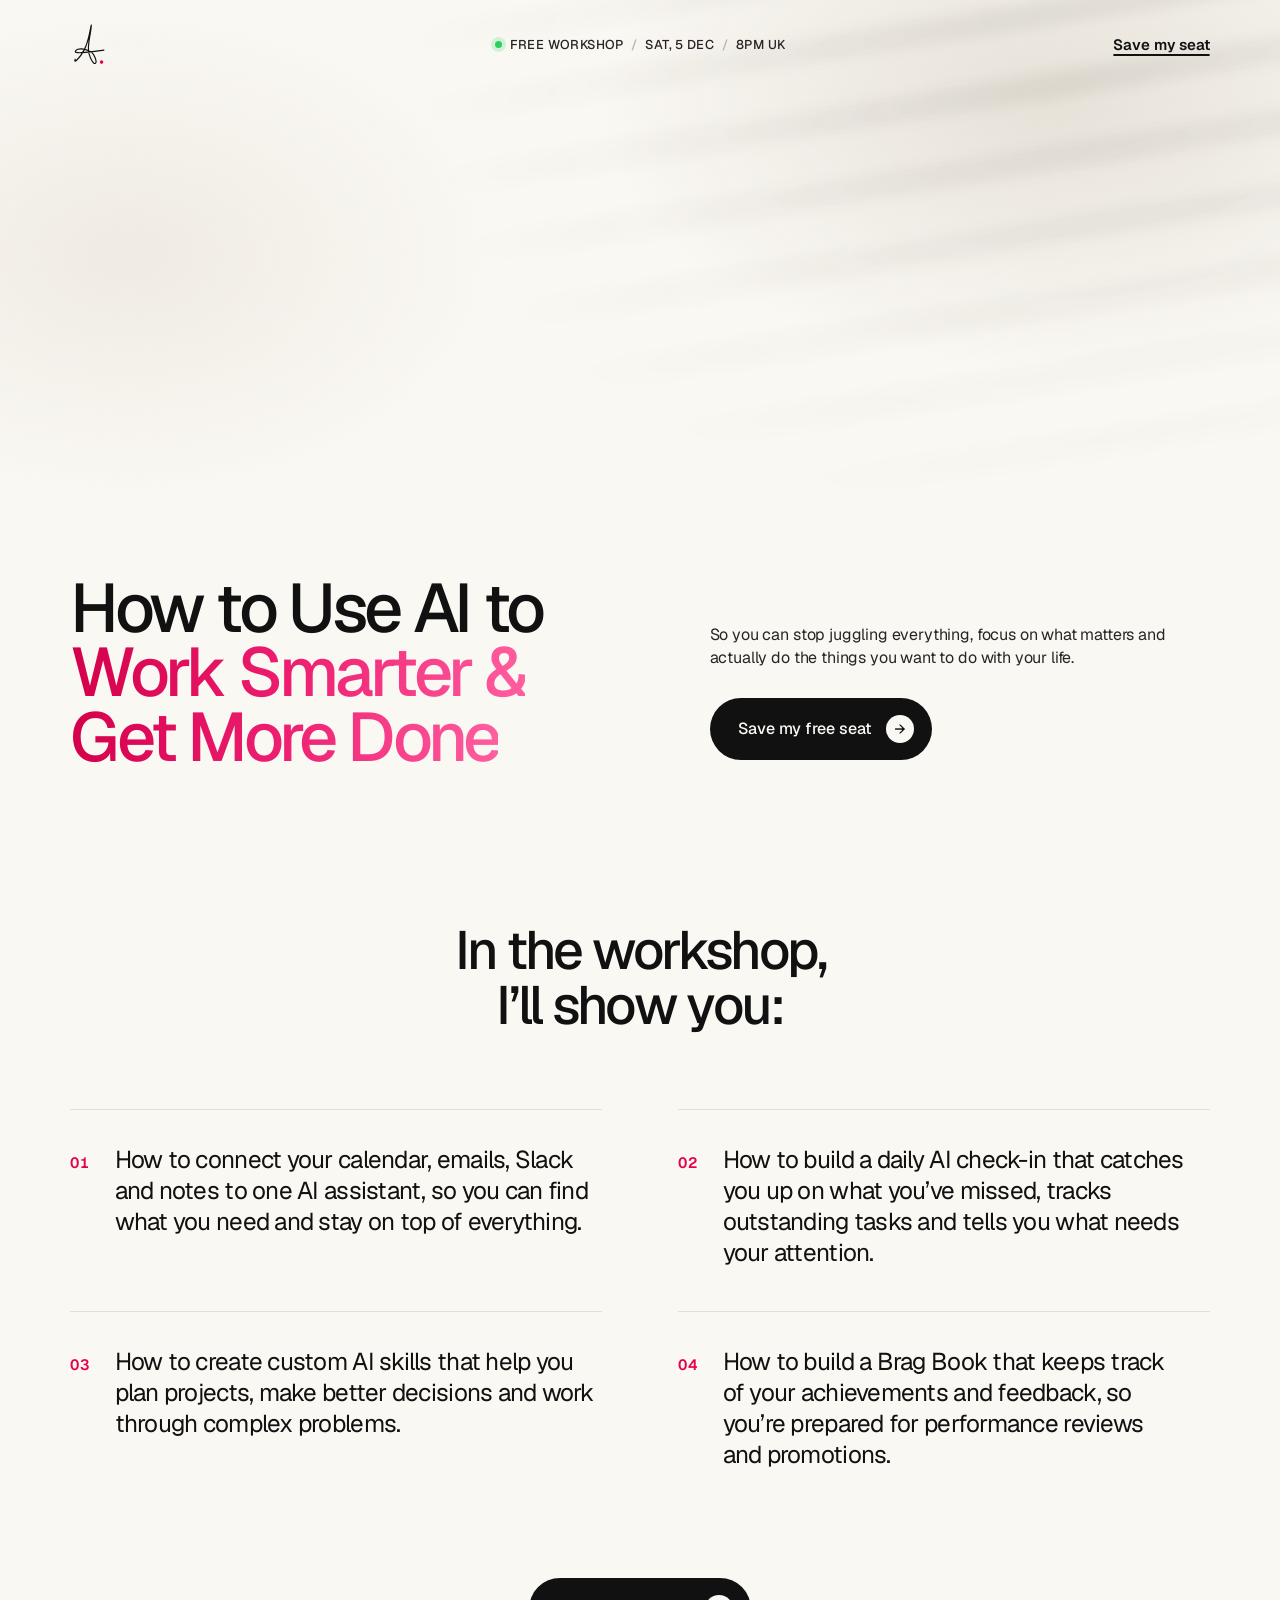
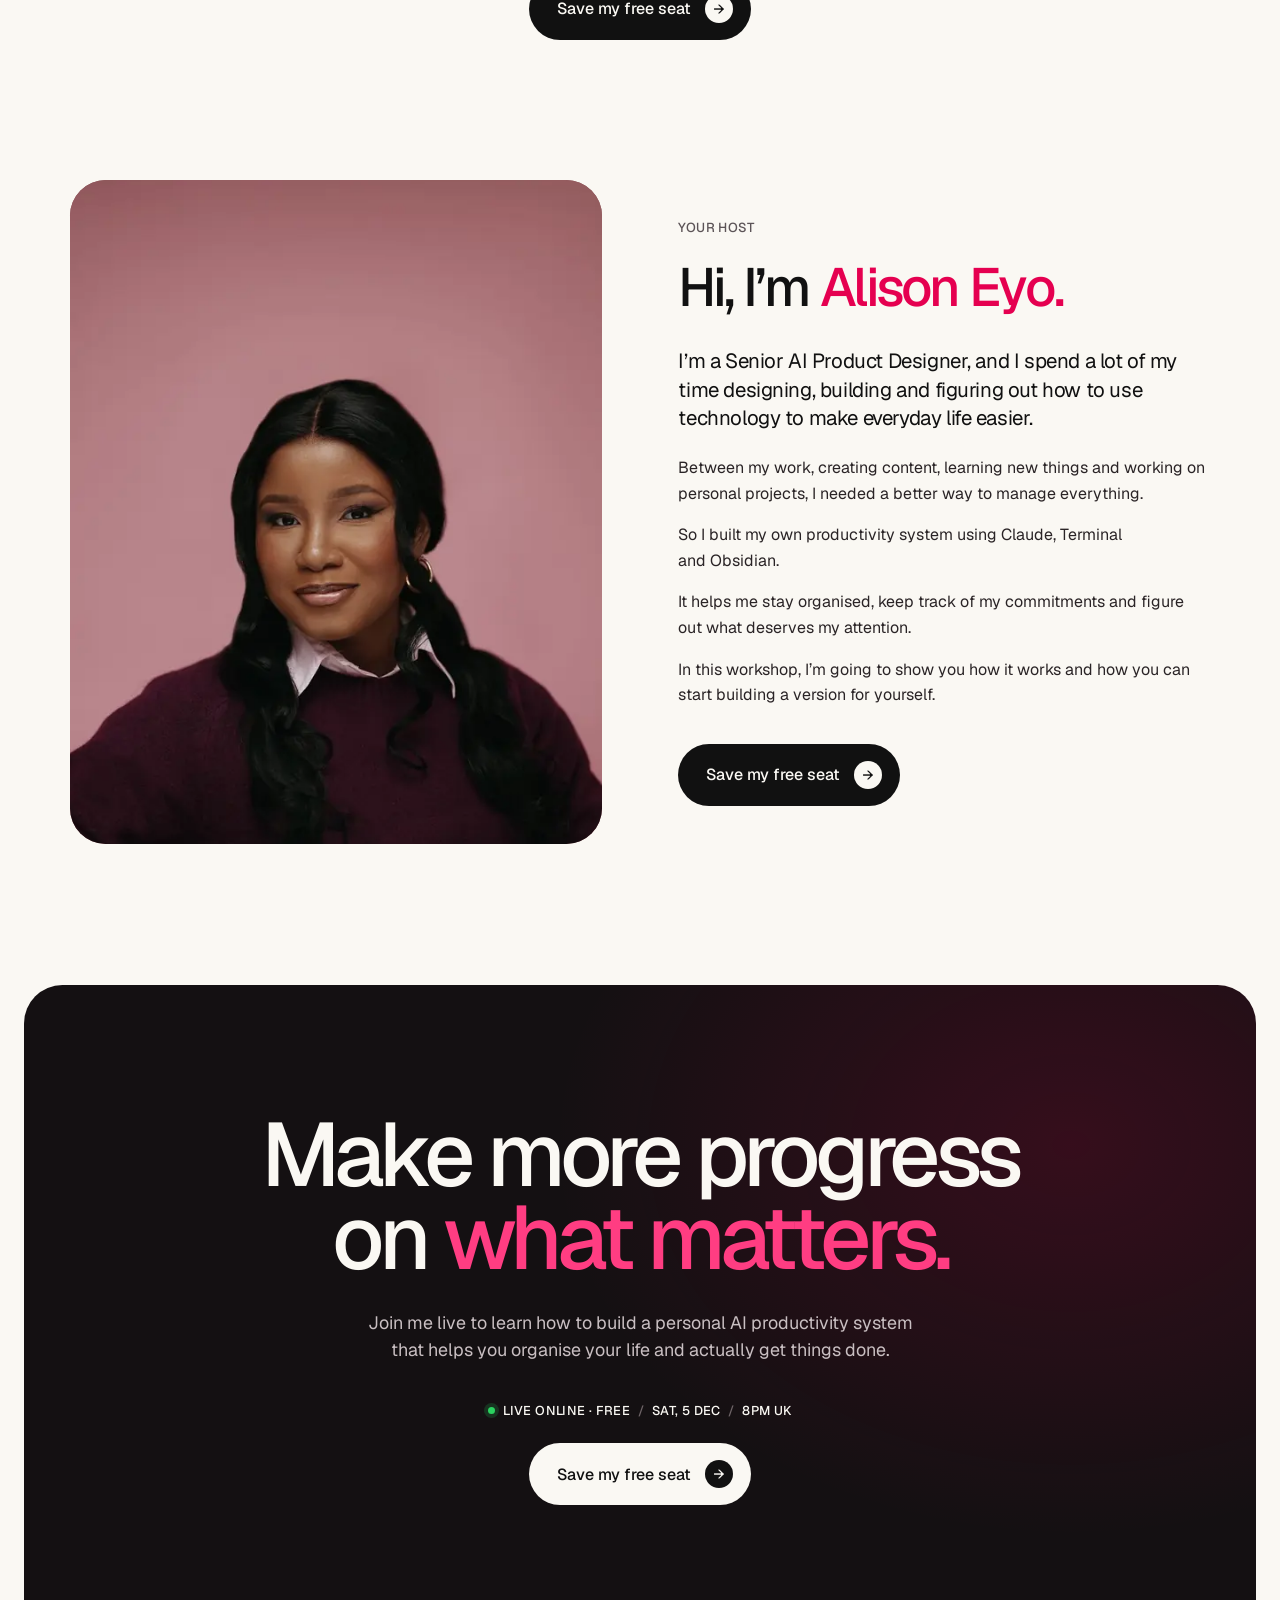
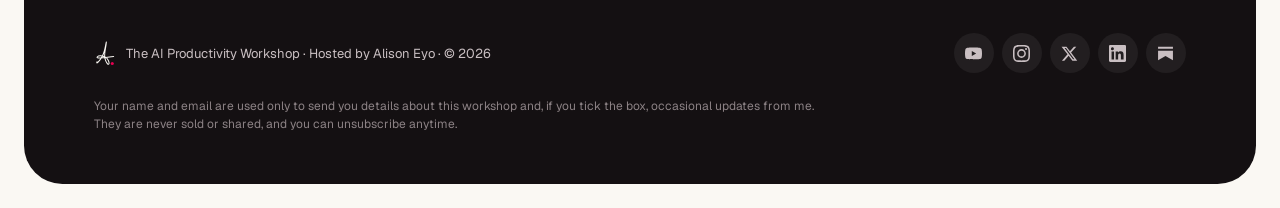
==== ai/index.html @ 6e063ce2 "/ai: section heading reads In the workshop, I'll show you: Co-Authored-By: Claude Opus 5.5 <noreply@" ====
<!DOCTYPE html>
<html lang="en-GB">
<head>
<meta charset="utf-8">
<meta name="viewport" content="width=device-width, initial-scale=1">
<title>How to Use AI to Work Smarter &amp; Get More Done · Free Workshop</title>
<meta name="description" content="A free live workshop with Alison Eyo. Build your own AI-powered productivity system with Claude, Terminal and Obsidian to organise your work and ideas and make progress on what matters.">
<link rel="canonical" href="https://www.thealisoneyo.com/ai/">
<meta name="robots" content="index, follow, max-image-preview:large">
<meta name="author" content="Alison Eyo">
<meta name="theme-color" content="#FAF8F3">

<meta property="og:type" content="website">
<meta property="og:site_name" content="Alison Eyo">
<meta property="og:locale" content="en_GB">
<meta property="og:url" content="https://www.thealisoneyo.com/ai/">
<meta property="og:title" content="How to Use AI to Work Smarter &amp; Get More Done">
<meta property="og:description" content="Build your own AI productivity system to work smarter and get more done, with Claude, Terminal and Obsidian. Free live workshop with Alison Eyo.">
<meta property="og:image" content="https://www.thealisoneyo.com/ai/assets/og-ai.jpg">
<meta property="og:image:width" content="1200">
<meta property="og:image:height" content="630">
<meta property="og:image:alt" content="The AI Productivity Workshop, a free live workshop with Alison Eyo">
<meta name="twitter:card" content="summary_large_image">
<meta name="twitter:site" content="@thealisoneyo">
<meta name="twitter:creator" content="@thealisoneyo">

<link rel="icon" href="/job/assets/favicon.svg" type="image/svg+xml">
<link rel="apple-touch-icon" href="/job/assets/apple-touch-icon.png">
<link rel="preload" href="/job/fonts/geist-latin.woff2" as="font" type="font/woff2" crossorigin>
<link rel="stylesheet" href="/ai/styles.css">
<script>document.documentElement.classList.add('js')</script>
<!-- Vercel Web Analytics (cookie-free) -->
<script>window.va = window.va || function () { (window.vaq = window.vaq || []).push(arguments); };</script>
<script defer src="/_vercel/insights/script.js"></script>
<!-- Meta Pixel Code -->
<script>
!function(f,b,e,v,n,t,s)
{if(f.fbq)return;n=f.fbq=function(){n.callMethod?
n.callMethod.apply(n,arguments):n.queue.push(arguments)};
if(!f._fbq)f._fbq=n;n.push=n;n.loaded=!0;n.version='2.0';
n.queue=[];t=b.createElement(e);t.async=!0;
t.src=v;s=b.getElementsByTagName(e)[0];
s.parentNode.insertBefore(t,s)}(window, document,'script',
'https://connect.facebook.net/en_US/fbevents.js');
fbq.disablePushState = true;
fbq('init', '1090113933922355');
fbq('track', 'PageView');
</script>
<!-- End Meta Pixel Code -->
<script src="/ai/main.js" defer></script>
</head>
<body>
<div class="page">

  <!-- HERO -->
  <section class="hero">
    <div class="hero-bg" aria-hidden="true"><div class="hero-glow"></div><div class="hero-blinds"></div></div>

    <header class="nav">
      <a href="#top" class="nav-logo" aria-label="Alison Eyo">
        <svg viewBox="0 0 130 150"><g fill="none" stroke="currentColor" stroke-width="4" stroke-linecap="round" stroke-linejoin="round"><path class="draw" pathLength="1" d="M18 127 C10 144 33 125 48 96 C65 65 68 28 73 10 C71 47 57 80 65 108 C69 122 79 146 87 141 C94 135 81 103 66 99 C51 91 28 88 20 97 C8 110 53 105 116 96"/></g><circle fill="#E50050" cx="108" cy="137" r="6"/></svg>
      </a>
      <p class="live nav-live"><span class="live-label"><span class="eyebrow-dot eyebrow-dot-green"></span>Free workshop</span><span class="live-sep">/</span><span>Sat, 5 Dec</span><span class="live-sep">/</span><span>8pm UK</span></p>
      <button type="button" class="nav-cta" data-register="nav">Save my seat</button>
    </header>

    <div id="top" class="hero-body">
      <p class="live hero-live" data-reveal><span class="live-label"><span class="eyebrow-dot eyebrow-dot-green"></span>Free workshop</span><span class="live-when"><span class="live-sep">/</span><span>Sat, 5 Dec</span><span class="live-sep">/</span><span>8pm UK</span></span></p>
      <h1 class="hero-title" data-reveal>How to Use AI to <span class="pink">Work Smarter &amp; <span class="nowrap">Get More Done</span></span></h1>
      <div class="hero-side" data-reveal data-delay="150">
      <p class="hero-copy">So you can stop juggling everything, focus on what matters and actually do the things you want to do with your life.</p>

      <div class="hero-actions">
        <button type="button" class="btn-dark" data-register="hero">Save my free seat<span class="btn-dark-icon" aria-hidden="true"><span class="arrow-right">↓</span></span></button>
        <div class="when">
          <div class="countdown" data-countdown hidden>
            <div><span data-cd="d">00</span><small>Days</small></div>
            <div><span data-cd="h">00</span><small>Hrs</small></div>
            <div><span data-cd="m">00</span><small>Mins</small></div>
            <div><span data-cd="s">00</span><small>Secs</small></div>
          </div>
        </div>
      </div>
      </div>
    </div>
  </section>

  <!-- WHAT YOU'LL LEARN -->
  <section class="learn" aria-labelledby="learn-title">
    <h2 id="learn-title" class="h2" data-reveal>In the workshop, I’ll show you:</h2>
    <ol class="outcomes">
      <li data-reveal><span class="num">01</span><p>How to connect your calendar, emails, Slack and notes to one AI assistant, so you can find what you need and stay on top of everything.</p></li>
      <li data-reveal data-delay="80"><span class="num">02</span><p>How to build a daily AI check-in that catches you up on what you’ve missed, tracks outstanding tasks and tells you what needs your attention.</p></li>
      <li data-reveal data-delay="160"><span class="num">03</span><p>How to create custom AI skills that help you plan projects, make better decisions and work through complex problems.</p></li>
      <li data-reveal data-delay="240"><span class="num">04</span><p>How to build a Brag Book that keeps track of your achievements and feedback, so you’re prepared for performance reviews and promotions.</p></li>
    </ol>
    <div class="center" data-reveal>
      <button type="button" class="btn-dark" data-register="learn">Save my free seat<span class="btn-dark-icon" aria-hidden="true"><span class="arrow-right">↓</span></span></button>
    </div>
  </section>

  <!-- HOST -->
  <section class="host" aria-labelledby="host-title">
    <figure class="host-photo" data-reveal>
      <img src="/job/assets/alison-eyo-lg.webp" srcset="/job/assets/alison-eyo-600.webp 600w, /job/assets/alison-eyo-lg.webp 1013w" sizes="(max-width: 899px) 100vw, 46vw" width="1013" height="1417" alt="Alison Eyo" loading="lazy">
    </figure>
    <div class="host-copy" data-reveal data-delay="120">
      <p class="eyebrow">Your host</p>
      <h2 id="host-title" class="h2">Hi, I’m <span class="pink">Alison Eyo.</span></h2>
      <p class="lead">I’m a Senior AI Product Designer, and I spend a lot of my time designing, building and figuring out how to use technology to make everyday life easier.</p>
      <p>Between my work, creating content, learning new things and working on personal projects, I needed a better way to manage everything.</p>
      <p>So I built my own productivity system using Claude, Terminal and Obsidian.</p>
      <p>It helps me stay organised, keep track of my commitments and figure out what deserves my attention.</p>
      <p>In this workshop, I’m going to show you how it works and how you can start building a version for yourself.</p>
      <button type="button" class="btn-dark" data-register="host">Save my free seat<span class="btn-dark-icon" aria-hidden="true"><span class="arrow-right">↓</span></span></button>
    </div>
  </section>

  <!-- FINAL CTA -->
  <section class="final" aria-labelledby="final-title">
    <div class="final-panel">
      <div class="final-inner">
        <div class="final-main" data-reveal>
          <h2 id="final-title" class="final-title">Make more progress on <span class="pink-dark">what matters.</span></h2>
          <p class="final-copy">Join me live to learn how to build a personal AI productivity system that helps you organise your life and actually get things done.</p>
          <p class="live live-dark final-when"><span class="live-label"><span class="eyebrow-dot eyebrow-dot-green"></span>Live online · Free</span><span class="live-when"><span class="live-sep">/</span><span>Sat, 5 Dec</span><span class="live-sep">/</span><span>8pm UK</span></span></p>
          <button type="button" class="btn-dark btn-light" data-register="final">Save my free seat<span class="btn-dark-icon" aria-hidden="true"><span class="arrow-right">↓</span></span></button>
        </div>

        <footer class="footer">
          <div class="footer-brand">
            <svg viewBox="0 0 130 150" class="footer-logo" aria-hidden="true"><g fill="none" stroke="currentColor" stroke-width="6" stroke-linecap="round" stroke-linejoin="round"><path d="M18 127 C10 144 33 125 48 96 C65 65 68 28 73 10 C71 47 57 80 65 108 C69 122 79 146 87 141 C94 135 81 103 66 99 C51 91 28 88 20 97 C8 110 53 105 116 96"/></g><circle fill="#E50050" cx="108" cy="137" r="9"/></svg>
            <span>The AI Productivity Workshop · Hosted by Alison Eyo · © 2026</span>
          </div>
          <nav class="socials" aria-label="Social links">
            <a href="https://www.youtube.com/@thealisoneyo" target="_blank" rel="noopener" aria-label="YouTube" title="YouTube"><svg viewBox="0 0 24 24" fill="currentColor"><path d="M23.5 6.2a3 3 0 0 0-2.1-2.1C19.5 3.6 12 3.6 12 3.6s-7.5 0-9.4.5A3 3 0 0 0 .5 6.2 31 31 0 0 0 0 12a31 31 0 0 0 .5 5.8 3 3 0 0 0 2.1 2.1c1.9.5 9.4.5 9.4.5s7.5 0 9.4-.5a3 3 0 0 0 2.1-2.1A31 31 0 0 0 24 12a31 31 0 0 0-.5-5.8zM9.6 15.6V8.4l6.2 3.6-6.2 3.6z"/></svg></a>
            <a href="https://www.instagram.com/thealisoneyo" target="_blank" rel="noopener" aria-label="Instagram" title="Instagram"><svg viewBox="0 0 24 24" fill="currentColor"><path d="M12 2.2c3.2 0 3.6 0 4.8.1 3.3.1 4.8 1.7 4.9 4.9.1 1.3.1 1.6.1 4.8s0 3.6-.1 4.8c-.1 3.2-1.7 4.8-4.9 4.9-1.3.1-1.6.1-4.8.1s-3.6 0-4.8-.1c-3.3-.1-4.8-1.7-4.9-4.9C2.2 15.6 2.2 15.2 2.2 12s0-3.6.1-4.8C2.4 3.9 3.9 2.4 7.2 2.3 8.4 2.2 8.8 2.2 12 2.2zM12 0C8.7 0 8.3 0 7.1.1 2.7.3.3 2.7.1 7.1 0 8.3 0 8.7 0 12s0 3.7.1 4.9c.2 4.4 2.6 6.8 7 7 1.2.1 1.6.1 4.9.1s3.7 0 4.9-.1c4.4-.2 6.8-2.6 7-7 .1-1.2.1-1.6.1-4.9s0-3.7-.1-4.9c-.2-4.4-2.6-6.8-7-7C15.7 0 15.3 0 12 0zm0 5.8a6.2 6.2 0 1 0 0 12.4 6.2 6.2 0 0 0 0-12.4zM12 16a4 4 0 1 1 0-8 4 4 0 0 1 0 8zm6.4-11.8a1.4 1.4 0 1 0 0 2.9 1.4 1.4 0 0 0 0-2.9z"/></svg></a>
            <a href="https://x.com/thealisoneyo" target="_blank" rel="noopener" aria-label="X" title="X"><svg viewBox="0 0 24 24" fill="currentColor"><path d="M18.2 2.3h3.4l-7.4 8.4 8.7 11.5h-6.8l-5.3-7-6.1 7H1.3l7.9-9L.8 2.3h7l4.8 6.4 5.6-6.4zm-1.2 17.9h1.9L7 4.2H5l12 16z"/></svg></a>
            <a href="https://www.linkedin.com/in/alison-eyo/" target="_blank" rel="noopener" aria-label="LinkedIn" title="LinkedIn"><svg viewBox="0 0 24 24" fill="currentColor"><path d="M20.4 20.5h-3.6v-5.6c0-1.3 0-3-1.8-3s-2.1 1.4-2.1 2.9v5.7H9.4V9h3.4v1.6h.1c.5-.9 1.6-1.8 3.4-1.8 3.6 0 4.3 2.4 4.3 5.5v6.2zM5.3 7.4a2.1 2.1 0 1 1 0-4.1 2.1 2.1 0 0 1 0 4.1zM7.1 20.5H3.6V9h3.5v11.5zM22.2 0H1.8C.8 0 0 .8 0 1.7v20.6c0 .9.8 1.7 1.8 1.7h20.4c1 0 1.8-.8 1.8-1.7V1.7C24 .8 23.2 0 22.2 0z"/></svg></a>
            <a href="https://substack.com/@thealisoneyo" target="_blank" rel="noopener" aria-label="Substack" title="Substack"><svg viewBox="0 0 24 24" fill="currentColor"><path d="M22.5 5.4H1.5V2.6h21v2.8zM1.5 8.2v13.2L12 15.6l10.5 5.8V8.2h-21zM22.5 0H1.5"/></svg></a>
          </nav>
          <p class="footer-legal">Your name and email are used only to send you details about this workshop and, if you tick the box, occasional updates from me. They are never sold or shared, and you can unsubscribe anytime.</p>
        </footer>
      </div>
    </div>
  </section>

  <!-- Sticky CTA (mobile): shown between the hero button and the final section -->
  <div class="sticky-cta" aria-hidden="true">
    <div class="sticky-when" data-sticky-when hidden></div>
    <button type="button" class="btn-dark" data-register="sticky" tabindex="-1">Save my free seat<span class="btn-dark-icon" aria-hidden="true"><span class="arrow-right">↓</span></span></button>
  </div>

  <!-- REGISTRATION -->
  <dialog class="reg" aria-labelledby="reg-title">
    <button type="button" class="reg-close" data-close aria-label="Close">×</button>

    <div class="reg-form-view">
      <h2 id="reg-title" class="reg-title">Save your free seat</h2>
      <p class="reg-sub">The AI Productivity Workshop with Alison Eyo.</p>

      <form class="reg-form" novalidate>
        <div class="field-row">
          <label class="field">
            <span>First name</span>
            <input type="text" name="firstName" autocomplete="given-name" required maxlength="60">
            <small class="field-error" data-error-for="firstName" hidden>Please enter your first name.</small>
          </label>
          <label class="field">
            <span>Last name</span>
            <input type="text" name="lastName" autocomplete="family-name" required maxlength="60">
            <small class="field-error" data-error-for="lastName" hidden>Please enter your last name.</small>
          </label>
        </div>
        <label class="field">
          <span>Email address</span>
          <input type="email" name="email" autocomplete="email" inputmode="email" required maxlength="120">
          <small class="field-error" data-error-for="email" hidden>Please enter a valid email address.</small>
        </label>
        <label class="field">
          <span>Phone number</span>
          <input type="tel" name="phone" autocomplete="tel" inputmode="tel" required maxlength="25" placeholder="+44 7700 900123">
          <small class="field-error" data-error-for="phone" hidden>Please enter your phone number, with your country code.</small>
        </label>

        <p class="consent-note">By registering, you agree to receive emails about this workshop, such as your joining link and reminders.</p>
        <label class="optin">
          <input type="checkbox" name="marketing" value="yes">
          <span>Also send me occasional emails about new workshops and resources. <em>Optional.</em></span>
        </label>

        <p class="form-error" role="alert" hidden></p>
        <button type="submit" class="btn-dark btn-block"><span class="btn-label">Save my free seat</span><span class="spinner" aria-hidden="true"></span></button>
      </form>
    </div>

    <div class="reg-done" hidden tabindex="-1">
      <div class="done-check" aria-hidden="true">✓</div>
      <h2 class="reg-title" data-done-title>You’re in!</h2>
      <p class="reg-sub" data-done-sub>Your seat is saved. Check your inbox for the workshop details.</p>
      <button type="button" class="btn-dark btn-block" data-close>Done</button>
    </div>
  </dialog>
</div>
</body>
</html>
---- ai/styles.css ----
/* Alison Eyo · The AI Productivity Workshop
   Same look as /job. Breakpoints: mobile < 640px · tablet 640–899px · desktop ≥ 900px */

@font-face {
  font-family: 'Geist';
  font-style: normal;
  font-weight: 300 700;
  font-display: swap;
  src: url('/job/fonts/geist-latin.woff2') format('woff2');
}
/* Metric-matched local fallback so text doesn't jump when Geist arrives */
@font-face {
  font-family: 'Geist Fallback';
  src: local('Arial'), local('Helvetica Neue'), local('Helvetica');
  ascent-override: 95.94%;
  descent-override: 28.16%;
  line-gap-override: 0%;
  size-adjust: 104.76%;
}

:root {
  --bg: #FAF8F3;
  --ink: #111;
  --muted: #5C5457;
  --muted-dark: #C9BFC2;
  --line: #E4DED6;
  --pink: #E50050;
  --pink-dark: #FF3D82;
  --green: #2BD15F;
  --dark: #141012;
  --ease: cubic-bezier(.2,.8,.2,1);
  --gutter: clamp(20px,5.5vw,96px);
}

html { scroll-behavior: smooth; }
body {
  margin: 0;
  background: var(--bg);
  color: var(--ink);
  -webkit-font-smoothing: antialiased;
}
a { color: var(--ink); }
a:hover { color: var(--pink); }
::selection { background: var(--pink); color: #fff; }
[hidden] { display: none !important; }
button { font: inherit; }

.page {
  font-family: 'Geist', 'Geist Fallback', system-ui, sans-serif;
  background: var(--bg);
  color: var(--ink);
  overflow-x: clip;
}
.pink { color: var(--pink); }
.pink-dark { color: var(--pink-dark); }
.center { display: flex; justify-content: center; }
.nowrap { white-space: nowrap; }

.eyebrow {
  display: flex;
  align-items: center;
  gap: 8px;
  margin: 0 0 24px;
  font-size: 13px;
  font-weight: 500;
  letter-spacing: .03em;
  text-transform: uppercase;
  color: var(--muted);
}
.eyebrow-dot {
  flex: none;
  width: 7px;
  height: 7px;
  border-radius: 50%;
  background: var(--pink);
}
.eyebrow-dot-green {
  background: var(--green);
  box-shadow: 0 0 0 4px rgba(43,209,95,.18);
}
.eyebrow-dark { color: var(--muted-dark); }

.h2 {
  margin: 0;
  font-weight: 500;
  font-size: clamp(32px,4.2vw,64px);
  line-height: 1.02;
  letter-spacing: -.05em;
  text-wrap: balance;
}

/* Buttons (same as /job) */
.btn-dark {
  display: inline-flex;
  align-items: center;
  justify-content: flex-start;
  box-sizing: border-box;
  gap: 14px;
  border: 0;
  cursor: pointer;
  background: var(--ink);
  color: var(--bg);
  text-decoration: none;
  font-size: 16px;
  font-weight: 500;
  padding: 17px 18px 17px 28px;
  border-radius: 999px;
  white-space: nowrap;
  transition: background .25s, color .25s, transform .25s;
}
.btn-dark:hover { background: var(--pink); color: #fff; transform: translateY(-2px); }
.btn-dark:focus-visible { outline: 3px solid var(--pink); outline-offset: 3px; }
.btn-dark-icon {
  display: inline-flex;
  flex: none;
  width: 28px;
  height: 28px;
  border-radius: 50%;
  background: var(--bg);
  color: var(--ink);
  align-items: center;
  justify-content: center;
  font-size: 14px;
}
/* The ↓ from /job, turned to point right (the font has no → of its own) */
.arrow-right { display: inline-block; transform: rotate(-90deg); }
.btn-light { background: var(--bg); color: var(--ink); }
.btn-light .btn-dark-icon { background: var(--ink); color: var(--bg); }
.btn-light:hover { background: var(--pink); color: #fff; }
.btn-light:hover .btn-dark-icon { background: var(--bg); color: var(--ink); }

/* Logo stroke draws itself in on load */
.js .draw {
  stroke-dasharray: 1;
  stroke-dashoffset: 1;
  animation: draw 1.6s var(--ease) .15s forwards;
}
@keyframes draw { to { stroke-dashoffset: 0; } }

/* Reveal on scroll (only when JS runs) */
.js [data-reveal] { opacity: 0; transform: translateY(24px); }
.js [data-reveal].is-in { opacity: 1; transform: none; }

/* ---------- Hero ---------- */
.hero { position: relative; isolation: isolate; min-height: max(640px,94vh); display: flex; flex-direction: column; }
.hero-bg { position: absolute; inset: 0; z-index: -1; overflow: hidden; pointer-events: none; }
.hero-glow {
  position: absolute;
  inset: 0;
  background:
    radial-gradient(ellipse 50% 45% at 82% 12%, rgba(214,206,194,.55), rgba(214,206,194,0) 70%),
    radial-gradient(ellipse 40% 40% at 10% 30%, rgba(238,233,225,.9), rgba(238,233,225,0) 70%);
}
/* The window-blind shadows from /job, held still */
.hero-blinds {
  position: absolute;
  inset: -30%;
  background: repeating-linear-gradient(to bottom,rgba(38,30,24,0) 0 30px,rgba(38,30,24,.06) 38px 58px,rgba(38,30,24,0) 66px 72px);
  filter: blur(5px);
  mix-blend-mode: multiply;
  transform: rotate(-9deg);
  -webkit-mask-image: radial-gradient(ellipse 45% 50% at 75% 25%,#000 10%,transparent 75%);
  mask-image: radial-gradient(ellipse 45% 50% at 75% 25%,#000 10%,transparent 75%);
}

.nav {
  width: 100%;
  max-width: 1440px;
  margin: 0 auto;
  box-sizing: border-box;
  padding: 22px var(--gutter);
  display: grid;
  grid-template-columns: minmax(38px,1fr) minmax(0,auto) minmax(auto,1fr);
  align-items: center;
  gap: 12px;
}
.nav-logo { display: flex; color: var(--ink); justify-self: start; }
.nav .nav-live { margin: 0; flex-wrap: nowrap; gap: 0 clamp(6px,.6vw,9px); white-space: nowrap; font-size: clamp(11px,1vw,13px); }
.nav-cta { justify-self: end; }
/* The label and date live in the top bar; on phones they show above the headline instead */
.hero-body .hero-live { display: none; }
.nav-logo svg { width: 38px; height: 44px; }
.nav-cta {
  border: 0;
  background: none;
  padding: 0;
  cursor: pointer;
  color: var(--ink);
  font-size: 15px;
  font-weight: 600;
  letter-spacing: -.01em;
  text-decoration: underline;
  text-decoration-thickness: 1.5px;
  text-underline-offset: 4px;
  white-space: nowrap;
}
.nav-cta:hover { color: var(--pink); }

/* /job layout: big headline bottom-left, copy and button on the right */
.hero-body {
  flex: 1;
  width: 100%;
  max-width: 1440px;
  margin: 0 auto;
  box-sizing: border-box;
  padding: clamp(80px,12vw,180px) var(--gutter) clamp(48px,6vw,88px);
  display: flex;
  flex-wrap: wrap;
  align-items: flex-end;
  align-content: flex-end;
  justify-content: space-between;
  gap: clamp(20px,3.4vw,48px) 64px;
}
.hero-side { flex: 0 1 500px; padding-bottom: .6em; }
/* Date line in the /job style: ● LABEL / 5 DEC / 8PM GMT */
.live {
  display: flex;
  flex-wrap: wrap;
  justify-content: center;
  align-items: center;
  gap: 6px clamp(6px,.6vw,9px);
  margin: 0 0 28px;
  font-size: clamp(12px,1vw,13px);
  font-weight: 500;
  letter-spacing: .03em;
  text-transform: uppercase;
  color: #2A2426;
}
.live-label { display: flex; align-items: center; gap: 8px; }
.live-when { display: flex; align-items: center; gap: clamp(6px,.6vw,9px); white-space: nowrap; }
.live-sep { color: #B9B0B2; }
.live-dark { color: var(--bg); }
.live-dark .live-sep { color: #6E6467; }
.hero-title {
  margin: 0;
  font-weight: 500;
  font-size: clamp(28px,calc(6.6vw - 16px),80px);
  line-height: .94;
  letter-spacing: -.055em;
  flex: 1 1 560px;
  max-width: 14ch;
}
.hero-copy {
  margin: 0;
  font-size: clamp(16px,1.25vw,18px);
  line-height: 1.45;
  letter-spacing: -.01em;
  text-wrap: pretty;
  color: #2A2426;
}

/* Button and countdown side by side */
.hero-actions { display: flex; flex-wrap: wrap; align-items: stretch; gap: 12px 12px; margin-top: 28px; }
.when, .when .countdown { display: flex; }
.when { margin: 0; }
.countdown div { justify-content: center; }
.countdown { display: flex; gap: 6px; }
.countdown div {
  min-width: 54px;
  padding: 10px 6px 8px;
  box-sizing: border-box;
  border-radius: 14px;
  background: var(--cd-bg,#fff);
  color: var(--cd-ink,var(--ink));
  display: flex;
  flex-direction: column;
  align-items: center;
  gap: 3px;
}
.countdown span {
  font-size: 22px;
  font-weight: 500;
  line-height: 1;
  letter-spacing: -.04em;
  font-variant-numeric: tabular-nums;
}
.countdown small {
  font-size: 9px;
  font-weight: 500;
  letter-spacing: .06em;
  text-transform: uppercase;
  color: var(--cd-label,var(--muted));
}

/* ---------- What I'll show you ---------- */
.learn {
  max-width: 1200px;
  margin: 0 auto;
  padding: clamp(40px,6vw,96px) var(--gutter) clamp(96px,11vw,170px);
}
.learn .h2 { text-align: center; max-width: 13ch; margin: 0 auto; }
.outcomes {
  list-style: none;
  margin: clamp(48px,6vw,88px) 0 clamp(48px,5vw,72px);
  padding: 0;
  display: grid;
  grid-template-columns: repeat(2, minmax(0,1fr));
  column-gap: clamp(40px,6vw,96px);
}
.outcomes li {
  border-top: 1px solid var(--line);
  padding: clamp(26px,2.6vw,36px) 0 clamp(36px,3.4vw,48px);
  display: flex;
  gap: clamp(18px,2vw,28px);
  align-items: baseline;
}
.num {
  flex: none;
  font-size: 15px;
  font-weight: 600;
  letter-spacing: .02em;
  color: var(--pink);
  font-variant-numeric: tabular-nums;
}
.outcomes p {
  margin: 0;
  font-size: clamp(20px,1.9vw,27px);
  line-height: 1.28;
  letter-spacing: -.03em;
  text-wrap: pretty;
}

/* ---------- Host ---------- */
.host {
  max-width: 1440px;
  margin: 0 auto;
  box-sizing: border-box;
  padding: 0 var(--gutter) clamp(96px,11vw,170px);
  display: grid;
  grid-template-columns: minmax(0,1fr) minmax(0,1fr);
  gap: clamp(40px,6vw,104px);
  align-items: center;
}
.host-photo {
  margin: 0;
  border-radius: clamp(24px,2.8vw,36px);
  overflow: hidden;
  aspect-ratio: 4/5;
  background: #8C5359;
}
.host-photo img { display: block; width: 100%; height: 100%; object-fit: cover; object-position: 50% 30%; }
.host-copy { max-width: 560px; }
.host-copy .h2 { margin-bottom: clamp(24px,2.6vw,32px); }
.host-copy p:not(.eyebrow) {
  margin: 0 0 16px;
  font-size: clamp(16px,1.2vw,18px);
  line-height: 1.6;
  color: #2A2426;
  text-wrap: pretty;
}
.host-copy .lead {
  font-size: clamp(19px,1.6vw,23px) !important;
  line-height: 1.4 !important;
  letter-spacing: -.02em;
  color: var(--ink) !important;
  margin-bottom: 22px !important;
}
.host-copy .btn-dark { margin-top: 20px; }

/* ---------- Final register panel (same as /job) ---------- */
.final { padding: 0 clamp(12px,2vw,24px) clamp(12px,2vw,24px); }
.final-panel {
  max-width: 1520px;
  margin: 0 auto;
  border-radius: clamp(24px,3vw,40px);
  overflow: hidden;
  isolation: isolate;
  background:
    radial-gradient(ellipse 60% 70% at 85% 20%, rgba(229,0,80,.16), rgba(229,0,80,0) 70%),
    var(--dark);
  color: var(--bg);
}
.final-inner {
  max-width: 1440px;
  margin: 0 auto;
  padding: clamp(80px,10vw,150px) var(--gutter) clamp(36px,4vw,56px);
}
.final-main {
  max-width: 820px;
  margin: 0 auto;
  display: flex;
  flex-direction: column;
  align-items: center;
  text-align: center;
}
.final-title {
  margin: 0;
  font-weight: 500;
  font-size: clamp(44px,7vw,110px);
  line-height: .92;
  letter-spacing: -.06em;
  text-wrap: balance;
}
.final-copy {
  max-width: 560px;
  margin: clamp(24px,2.6vw,32px) 0 0;
  font-size: clamp(17px,1.4vw,20px);
  line-height: 1.5;
  color: var(--muted-dark);
  text-wrap: pretty;
}
.final-when { margin: clamp(28px,3vw,40px) 0 24px; }

.footer {
  margin-top: clamp(80px,10vw,140px);
  display: flex;
  flex-wrap: wrap;
  justify-content: space-between;
  align-items: center;
  gap: 16px 24px;
  font-size: 13px;
  color: var(--muted-dark);
}
.footer-brand { display: flex; align-items: center; gap: 10px; }
.footer-logo { width: 22px; height: 26px; color: var(--bg); }
.socials { display: flex; align-items: center; gap: 8px; }
.socials a {
  display: flex;
  align-items: center;
  justify-content: center;
  width: 40px;
  height: 40px;
  border-radius: 50%;
  background: rgba(255,255,255,.06);
  color: var(--muted-dark);
  transition: background .25s, color .25s, transform .25s;
}
.socials a:hover { background: var(--pink); color: #fff; transform: translateY(-2px); }
.socials svg { width: 17px; height: 17px; }
.footer-legal { flex: 1 1 100%; margin: 8px 0 0; font-size: 12px; line-height: 1.5; color: #8C8285; max-width: 720px; }

/* ---------- Registration modal ---------- */
.reg {
  width: min(calc(100% - 24px), 480px);
  max-height: calc(100dvh - 24px);
  box-sizing: border-box;
  padding: clamp(28px,4vw,40px);
  border: 0;
  border-radius: 28px;
  background: var(--bg);
  color: var(--ink);
  font-family: 'Geist', 'Geist Fallback', system-ui, sans-serif;
  box-shadow: 0 40px 100px -30px rgba(20,16,18,.5);
}
.reg::backdrop { background: rgba(20,16,18,.55); backdrop-filter: blur(4px); }
.reg[open] { animation: regIn .35s var(--ease); }
@keyframes regIn { from { opacity: 0; transform: translateY(16px) scale(.98); } }
.reg-close {
  position: absolute;
  top: 14px;
  right: 14px;
  width: 40px;
  height: 40px;
  border: 0;
  border-radius: 50%;
  background: #EFEBE4;
  color: var(--ink);
  font-size: 22px;
  line-height: 1;
  cursor: pointer;
}
.reg-close:hover { background: var(--ink); color: var(--bg); }
.reg .eyebrow { margin-bottom: 18px; font-size: 12px; }
.reg-title {
  margin: 0;
  font-size: clamp(32px,5vw,40px);
  font-weight: 500;
  line-height: 1;
  letter-spacing: -.05em;
}
.reg-sub { margin: 10px 0 26px; font-size: 15px; line-height: 1.5; color: var(--muted); }
.reg-form { display: flex; flex-direction: column; gap: 16px; }
.field { display: flex; flex-direction: column; gap: 7px; min-width: 0; }
.field-row { display: grid; grid-template-columns: 1fr 1fr; gap: 12px; }
.field input::placeholder { color: #B3AAAD; }
.field > span { font-size: 14px; font-weight: 500; }
.field input {
  font: inherit;
  font-size: 16px; /* 16px stops iOS zooming in */
  padding: 14px 16px;
  border: 1px solid #D9D1CB;
  border-radius: 14px;
  background: #fff;
  color: var(--ink);
  outline: none;
  transition: border-color .2s, box-shadow .2s;
}
.field input:focus { border-color: var(--ink); box-shadow: 0 0 0 3px rgba(17,17,17,.08); }
.field input[aria-invalid="true"] { border-color: var(--pink); }
.field-error { font-size: 13px; color: var(--pink); }
.consent-note { margin: 2px 0 0; font-size: 13px; line-height: 1.5; color: var(--muted); }
.optin { display: flex; gap: 10px; align-items: flex-start; font-size: 14px; line-height: 1.45; cursor: pointer; }
.optin input { flex: none; width: 18px; height: 18px; margin: 1px 0 0; accent-color: var(--ink); }
.optin em { font-style: normal; color: var(--muted); }
.form-error {
  margin: 0;
  padding: 12px 14px;
  border-radius: 12px;
  background: #FCE8EF;
  color: #A3003A;
  font-size: 14px;
  line-height: 1.45;
}
.btn-block { width: 100%; justify-content: center; margin-top: 4px; }
.btn-block:hover { transform: none; }
.spinner {
  display: none;
  width: 18px;
  height: 18px;
  border: 2px solid rgba(250,248,243,.35);
  border-top-color: var(--bg);
  border-radius: 50%;
  animation: spin .8s linear infinite;
}
@keyframes spin { to { transform: rotate(360deg); } }
.is-loading .spinner { display: inline-block; }
.is-loading .btn-label { opacity: .7; }
.reg-done { text-align: center; padding-top: 12px; outline: none; }
.done-check {
  width: 64px;
  height: 64px;
  margin: 0 auto 22px;
  border-radius: 50%;
  background: var(--green);
  color: #fff;
  font-size: 30px;
  display: flex;
  align-items: center;
  justify-content: center;
}
.reg-done .reg-sub { margin-bottom: 26px; }

/* ---------- Sticky CTA (mobile only, as on /job) ---------- */
.sticky-cta { display: none; }

/* ---------- Tablet and below ---------- */
@media (max-width: 899px) {
  .host { grid-template-columns: minmax(0,1fr); }
  .host-photo { aspect-ratio: 4/4.4; }
}

/* ---------- Mobile ---------- */
@media (max-width: 639px) {
  .page { padding-bottom: 0; }
  .nav { padding: 20px var(--gutter) 0; }
  .nav { display: flex; }
  .nav-cta, .nav-live { display: none; }
  .hero-body .hero-live { display: flex; }
  .hero { min-height: 0; }
  .hero-body { padding-top: 56px; padding-bottom: 72px; }
  .hero-body .hero-live { flex: 1 1 100%; justify-content: flex-start; margin: 0; }
  .hero-title { font-size: clamp(26px,calc(12.5vw - 20px),40px); max-width: none; flex-basis: 100%; }
  .hero-side { flex-basis: 100%; }
  .when { width: 100%; }
  .countdown { width: 100%; }
  .countdown div { flex: 1; min-width: 0; }
  .countdown small { letter-spacing: .04em; }
  .hero-side .btn-dark,
  .center .btn-dark,
  .host-copy .btn-dark,
  .final-main .btn-dark { width: 100%; justify-content: space-between; }
  .learn .h2 { max-width: none; text-align: left; }
  .outcomes { grid-template-columns: minmax(0,1fr); margin-top: 36px; }
  .outcomes li { padding: 22px 0 28px; }
  .final-main { align-items: stretch; text-align: left; }
  .final-title { font-size: clamp(42px,12vw,60px); }
  .footer { flex-direction: column; align-items: flex-start; }

  .sticky-cta {
    display: flex;
    align-items: center;
    gap: 10px;
    position: fixed;
    left: 12px;
    right: 12px;
    bottom: calc(12px + env(safe-area-inset-bottom, 0px));
    z-index: 50;
    padding: 8px 8px 8px 16px;
    border-radius: 999px;
    background: rgba(250,248,243,.92);
    -webkit-backdrop-filter: blur(12px);
    backdrop-filter: blur(12px);
    box-shadow: 0 18px 40px -16px rgba(20,14,10,.45);
    transform: translateY(calc(100% + 24px));
    opacity: 0;
    pointer-events: none;
    transition: transform .45s var(--ease), opacity .3s ease;
  }
  .sticky-cta.is-visible { transform: none; opacity: 1; pointer-events: auto; }
  .sticky-when { flex: 1; min-width: 0; font-size: 12px; font-weight: 600; line-height: 1.25; font-variant-numeric: tabular-nums; }
  .sticky-when small { display: block; font-weight: 400; color: var(--muted); }
  .sticky-cta .btn-dark { flex: none; padding: 13px 12px 13px 20px; font-size: 15px; }
  .sticky-cta .btn-dark:hover { transform: none; }
  .sticky-when[hidden] + .btn-dark { flex: 1; justify-content: space-between; }
}

@media (prefers-reduced-motion: reduce) {
  html { scroll-behavior: auto; }
  .js [data-reveal] { opacity: 1; transform: none; }
  .js .draw { animation: none; stroke-dashoffset: 0; }
  *, *::before, *::after { transition-duration: 0s !important; animation-duration: 0s !important; }
}

/* Gradient on the pink words */
.hero-title .pink {
  background: linear-gradient(90deg, #D4004A 0%, #EE1F72 50%, #FF5E9F 100%);
  -webkit-background-clip: text;
  background-clip: text;
  -webkit-text-fill-color: transparent;
  color: transparent;
  -webkit-box-decoration-break: clone;
  box-decoration-break: clone;
}
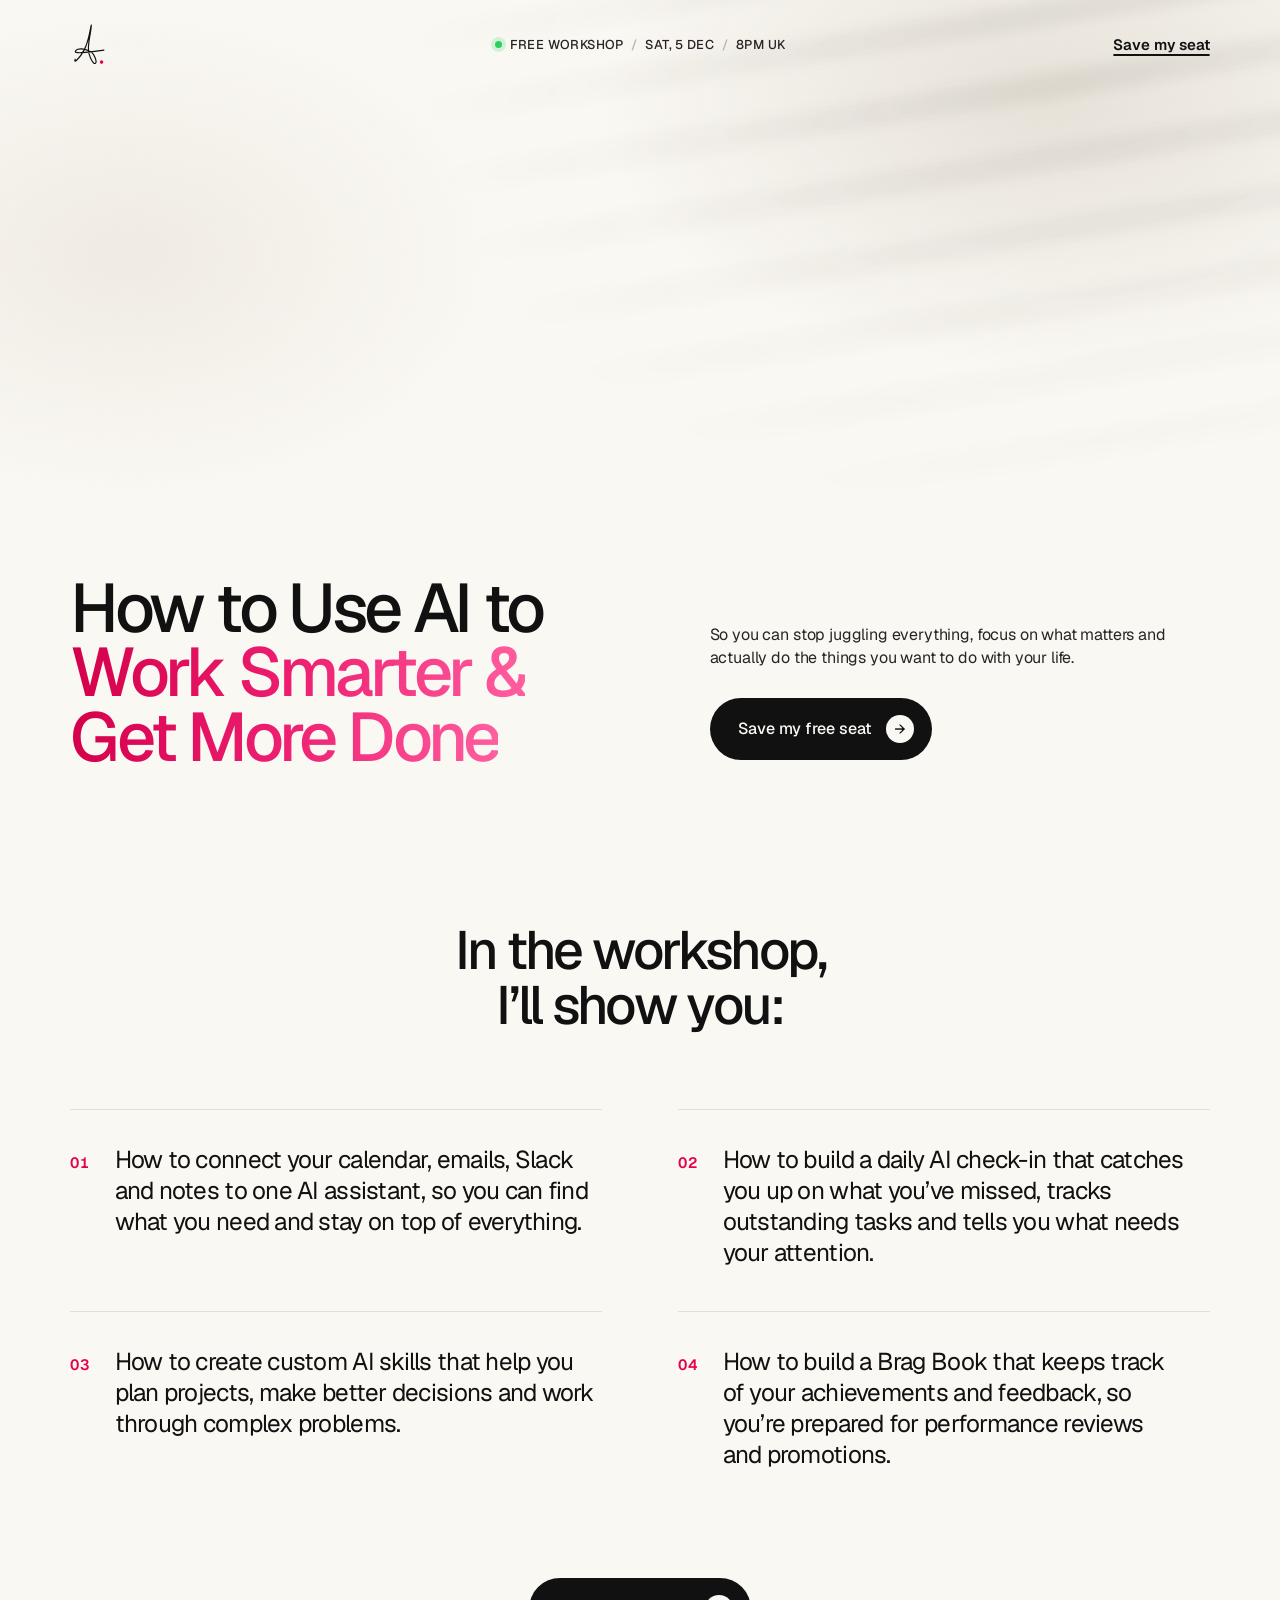
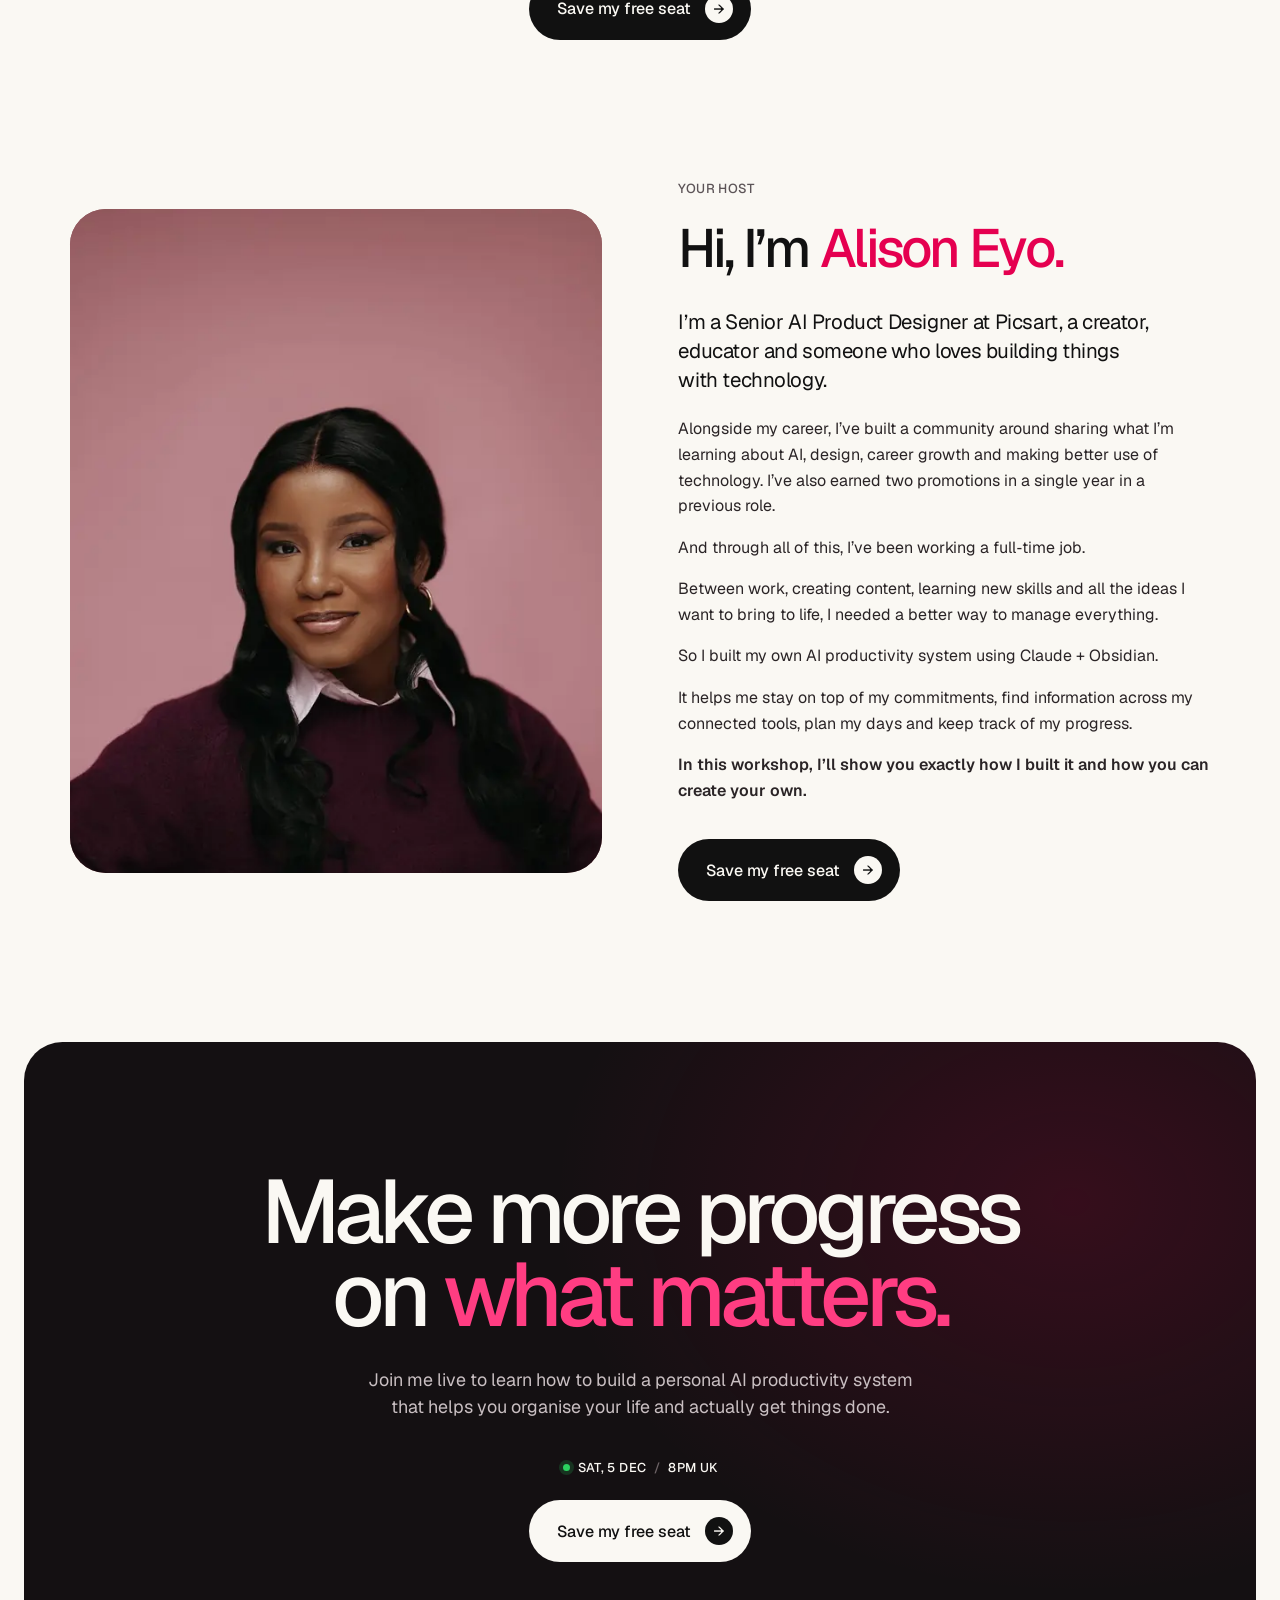
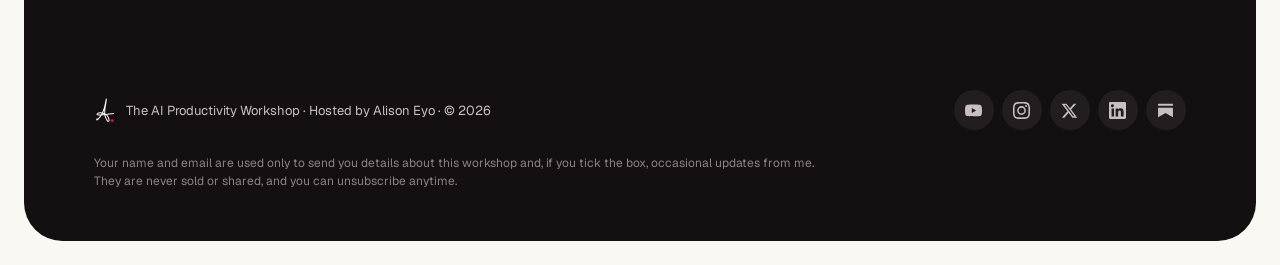
==== commit 37042bf4: "/ai: new host copy; closing section shows only date and time Co-Authored-By: Claude Opus 5.5 <norepl" ====
--- a/ai/index.html
+++ b/ai/index.html
@@ -107,11 +107,13 @@
     <div class="host-copy" data-reveal data-delay="120">
       <p class="eyebrow">Your host</p>
       <h2 id="host-title" class="h2">Hi, I’m <span class="pink">Alison Eyo.</span></h2>
-      <p class="lead">I’m a Senior AI Product Designer, and I spend a lot of my time designing, building and figuring out how to use technology to make everyday life easier.</p>
-      <p>Between my work, creating content, learning new things and working on personal projects, I needed a better way to manage everything.</p>
-      <p>So I built my own productivity system using Claude, Terminal and Obsidian.</p>
-      <p>It helps me stay organised, keep track of my commitments and figure out what deserves my attention.</p>
-      <p>In this workshop, I’m going to show you how it works and how you can start building a version for yourself.</p>
+      <p class="lead">I’m a Senior AI Product Designer at Picsart, a creator, educator and someone who loves building things with technology.</p>
+      <p>Alongside my career, I’ve built a community around sharing what I’m learning about AI, design, career growth and making better use of technology. I’ve also earned two promotions in a single year in a previous role.</p>
+      <p>And through all of this, I’ve been working a full‑time job.</p>
+      <p>Between work, creating content, learning new skills and all the ideas I want to bring to life, I needed a better way to manage everything.</p>
+      <p>So I built my own AI productivity system using Claude + Obsidian.</p>
+      <p>It helps me stay on top of my commitments, find information across my connected tools, plan my days and keep track of my progress.</p>
+      <p class="host-close">In this workshop, I’ll show you exactly how I built it and how you can create your own.</p>
       <button type="button" class="btn-dark" data-register="host">Save my free seat<span class="btn-dark-icon" aria-hidden="true"><span class="arrow-right">↓</span></span></button>
     </div>
   </section>
@@ -123,7 +125,7 @@
         <div class="final-main" data-reveal>
           <h2 id="final-title" class="final-title">Make more progress on <span class="pink-dark">what matters.</span></h2>
           <p class="final-copy">Join me live to learn how to build a personal AI productivity system that helps you organise your life and actually get things done.</p>
-          <p class="live live-dark final-when"><span class="live-label"><span class="eyebrow-dot eyebrow-dot-green"></span>Live online · Free</span><span class="live-when"><span class="live-sep">/</span><span>Sat, 5 Dec</span><span class="live-sep">/</span><span>8pm UK</span></span></p>
+          <p class="live live-dark final-when"><span class="live-label"><span class="eyebrow-dot eyebrow-dot-green"></span>Sat, 5 Dec</span><span class="live-sep">/</span><span>8pm UK</span></p>
           <button type="button" class="btn-dark btn-light" data-register="final">Save my free seat<span class="btn-dark-icon" aria-hidden="true"><span class="arrow-right">↓</span></span></button>
         </div>
 
--- a/ai/styles.css
+++ b/ai/styles.css
@@ -355,6 +355,7 @@
   color: var(--ink) !important;
   margin-bottom: 22px !important;
 }
+.host-copy .host-close { font-weight: 600; color: var(--ink); }
 .host-copy .btn-dark { margin-top: 20px; }
 
 /* ---------- Final register panel (same as /job) ---------- */
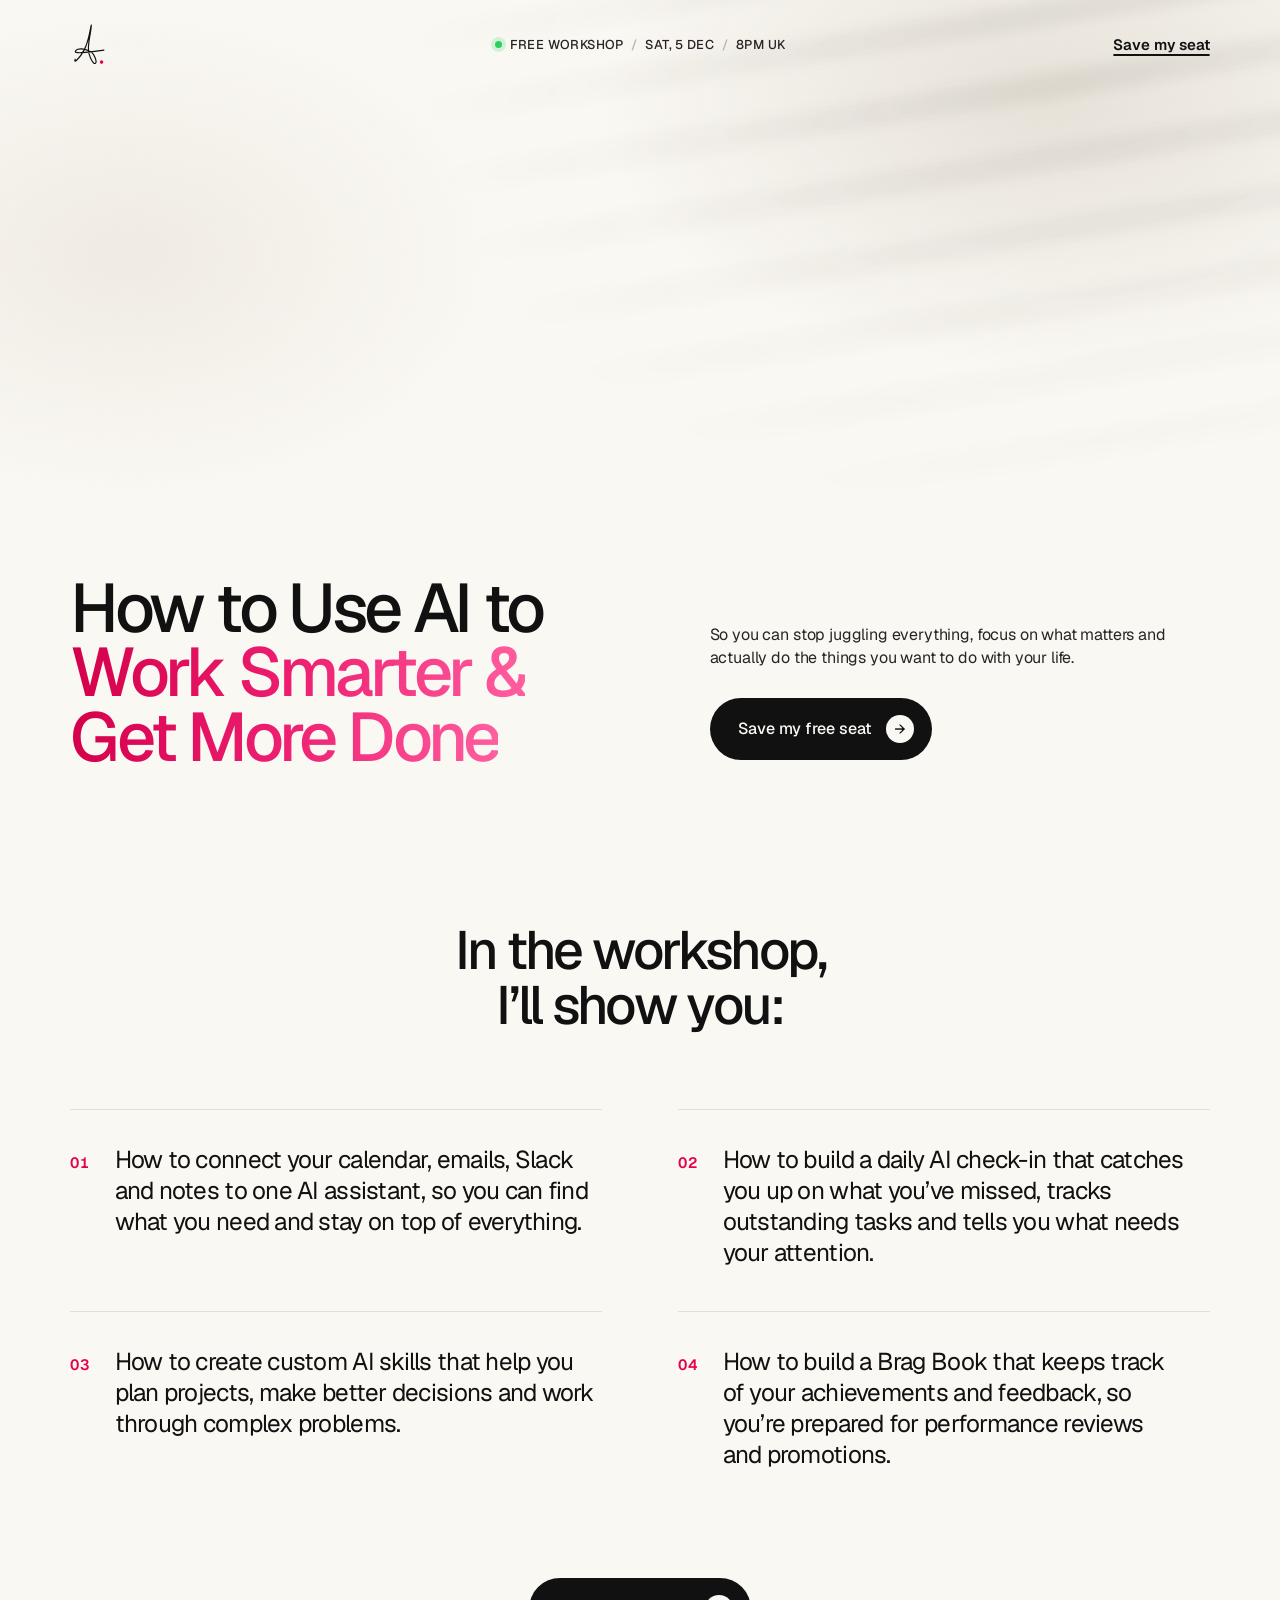
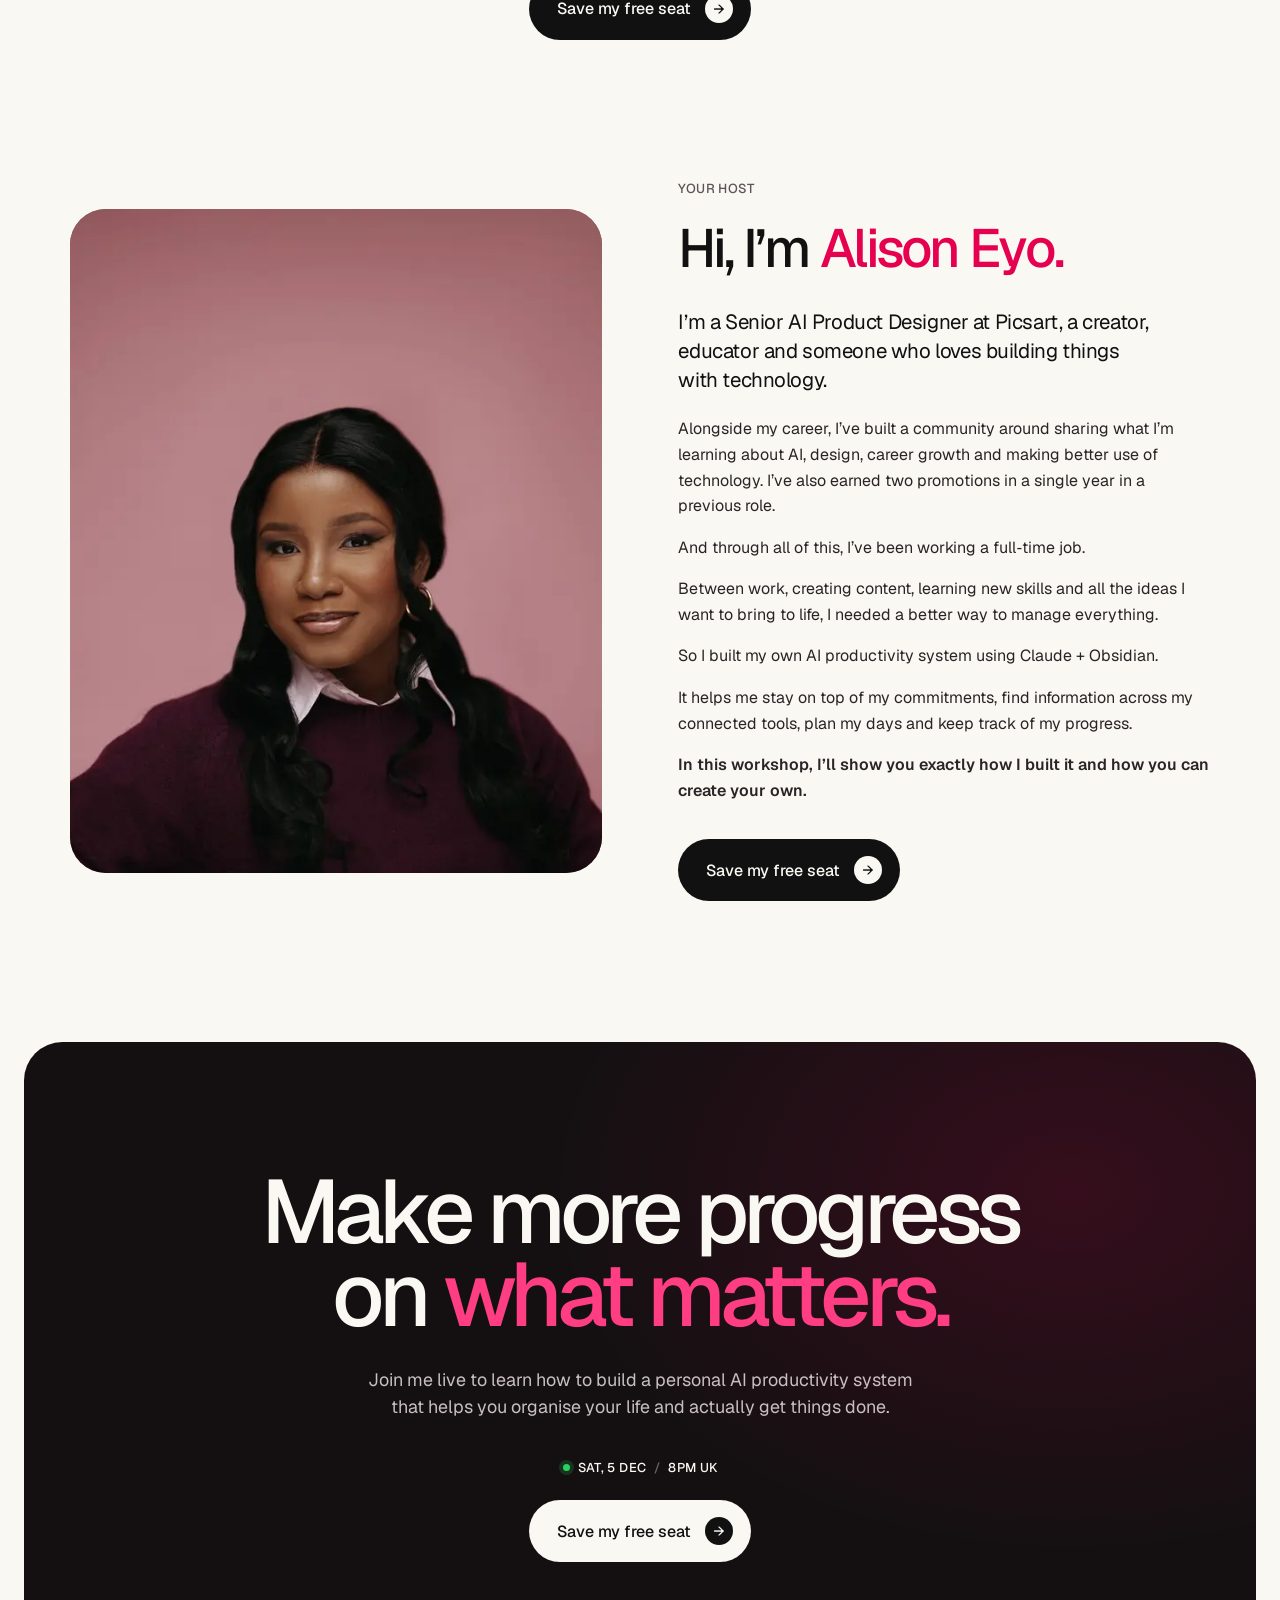
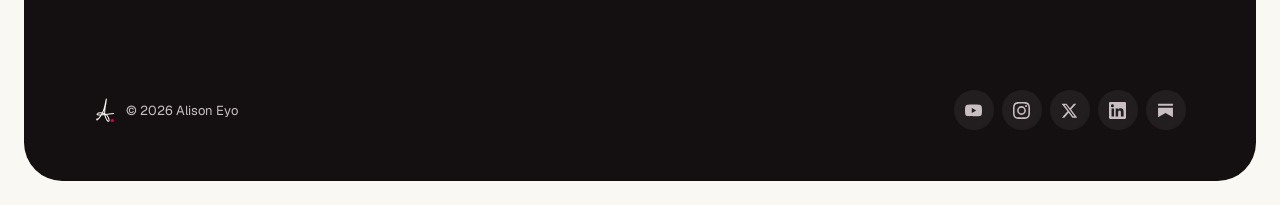
==== commit 11ee8b17: "/ai: footer matches /job Co-Authored-By: Claude Opus 5.5 <noreply@anthropic.com> Claude-Session: htt" ====
--- a/ai/index.html
+++ b/ai/index.html
@@ -132,7 +132,7 @@
         <footer class="footer">
           <div class="footer-brand">
             <svg viewBox="0 0 130 150" class="footer-logo" aria-hidden="true"><g fill="none" stroke="currentColor" stroke-width="6" stroke-linecap="round" stroke-linejoin="round"><path d="M18 127 C10 144 33 125 48 96 C65 65 68 28 73 10 C71 47 57 80 65 108 C69 122 79 146 87 141 C94 135 81 103 66 99 C51 91 28 88 20 97 C8 110 53 105 116 96"/></g><circle fill="#E50050" cx="108" cy="137" r="9"/></svg>
-            <span>The AI Productivity Workshop · Hosted by Alison Eyo · © 2026</span>
+            <span>© 2026 Alison Eyo</span>
           </div>
           <nav class="socials" aria-label="Social links">
             <a href="https://www.youtube.com/@thealisoneyo" target="_blank" rel="noopener" aria-label="YouTube" title="YouTube"><svg viewBox="0 0 24 24" fill="currentColor"><path d="M23.5 6.2a3 3 0 0 0-2.1-2.1C19.5 3.6 12 3.6 12 3.6s-7.5 0-9.4.5A3 3 0 0 0 .5 6.2 31 31 0 0 0 0 12a31 31 0 0 0 .5 5.8 3 3 0 0 0 2.1 2.1c1.9.5 9.4.5 9.4.5s7.5 0 9.4-.5a3 3 0 0 0 2.1-2.1A31 31 0 0 0 24 12a31 31 0 0 0-.5-5.8zM9.6 15.6V8.4l6.2 3.6-6.2 3.6z"/></svg></a>
@@ -141,7 +141,6 @@
             <a href="https://www.linkedin.com/in/alison-eyo/" target="_blank" rel="noopener" aria-label="LinkedIn" title="LinkedIn"><svg viewBox="0 0 24 24" fill="currentColor"><path d="M20.4 20.5h-3.6v-5.6c0-1.3 0-3-1.8-3s-2.1 1.4-2.1 2.9v5.7H9.4V9h3.4v1.6h.1c.5-.9 1.6-1.8 3.4-1.8 3.6 0 4.3 2.4 4.3 5.5v6.2zM5.3 7.4a2.1 2.1 0 1 1 0-4.1 2.1 2.1 0 0 1 0 4.1zM7.1 20.5H3.6V9h3.5v11.5zM22.2 0H1.8C.8 0 0 .8 0 1.7v20.6c0 .9.8 1.7 1.8 1.7h20.4c1 0 1.8-.8 1.8-1.7V1.7C24 .8 23.2 0 22.2 0z"/></svg></a>
             <a href="https://substack.com/@thealisoneyo" target="_blank" rel="noopener" aria-label="Substack" title="Substack"><svg viewBox="0 0 24 24" fill="currentColor"><path d="M22.5 5.4H1.5V2.6h21v2.8zM1.5 8.2v13.2L12 15.6l10.5 5.8V8.2h-21zM22.5 0H1.5"/></svg></a>
           </nav>
-          <p class="footer-legal">Your name and email are used only to send you details about this workshop and, if you tick the box, occasional updates from me. They are never sold or shared, and you can unsubscribe anytime.</p>
         </footer>
       </div>
     </div>
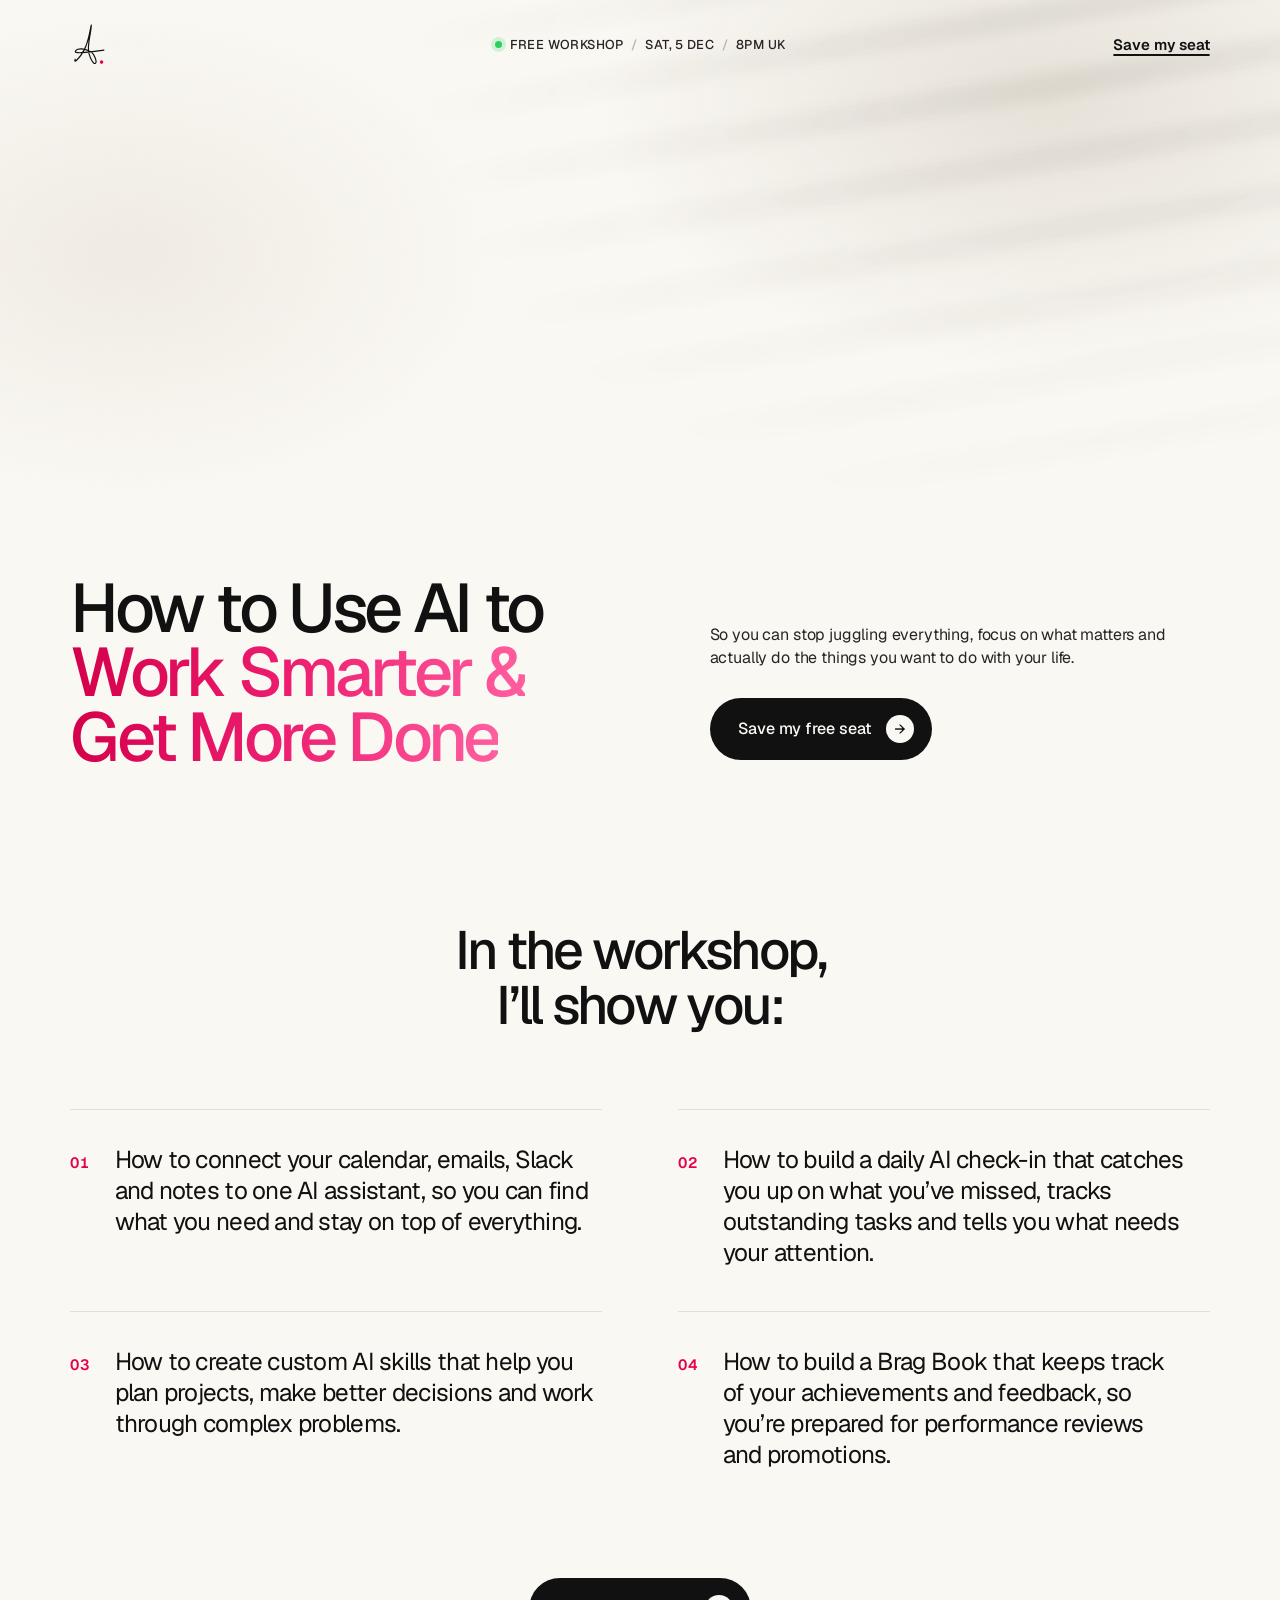
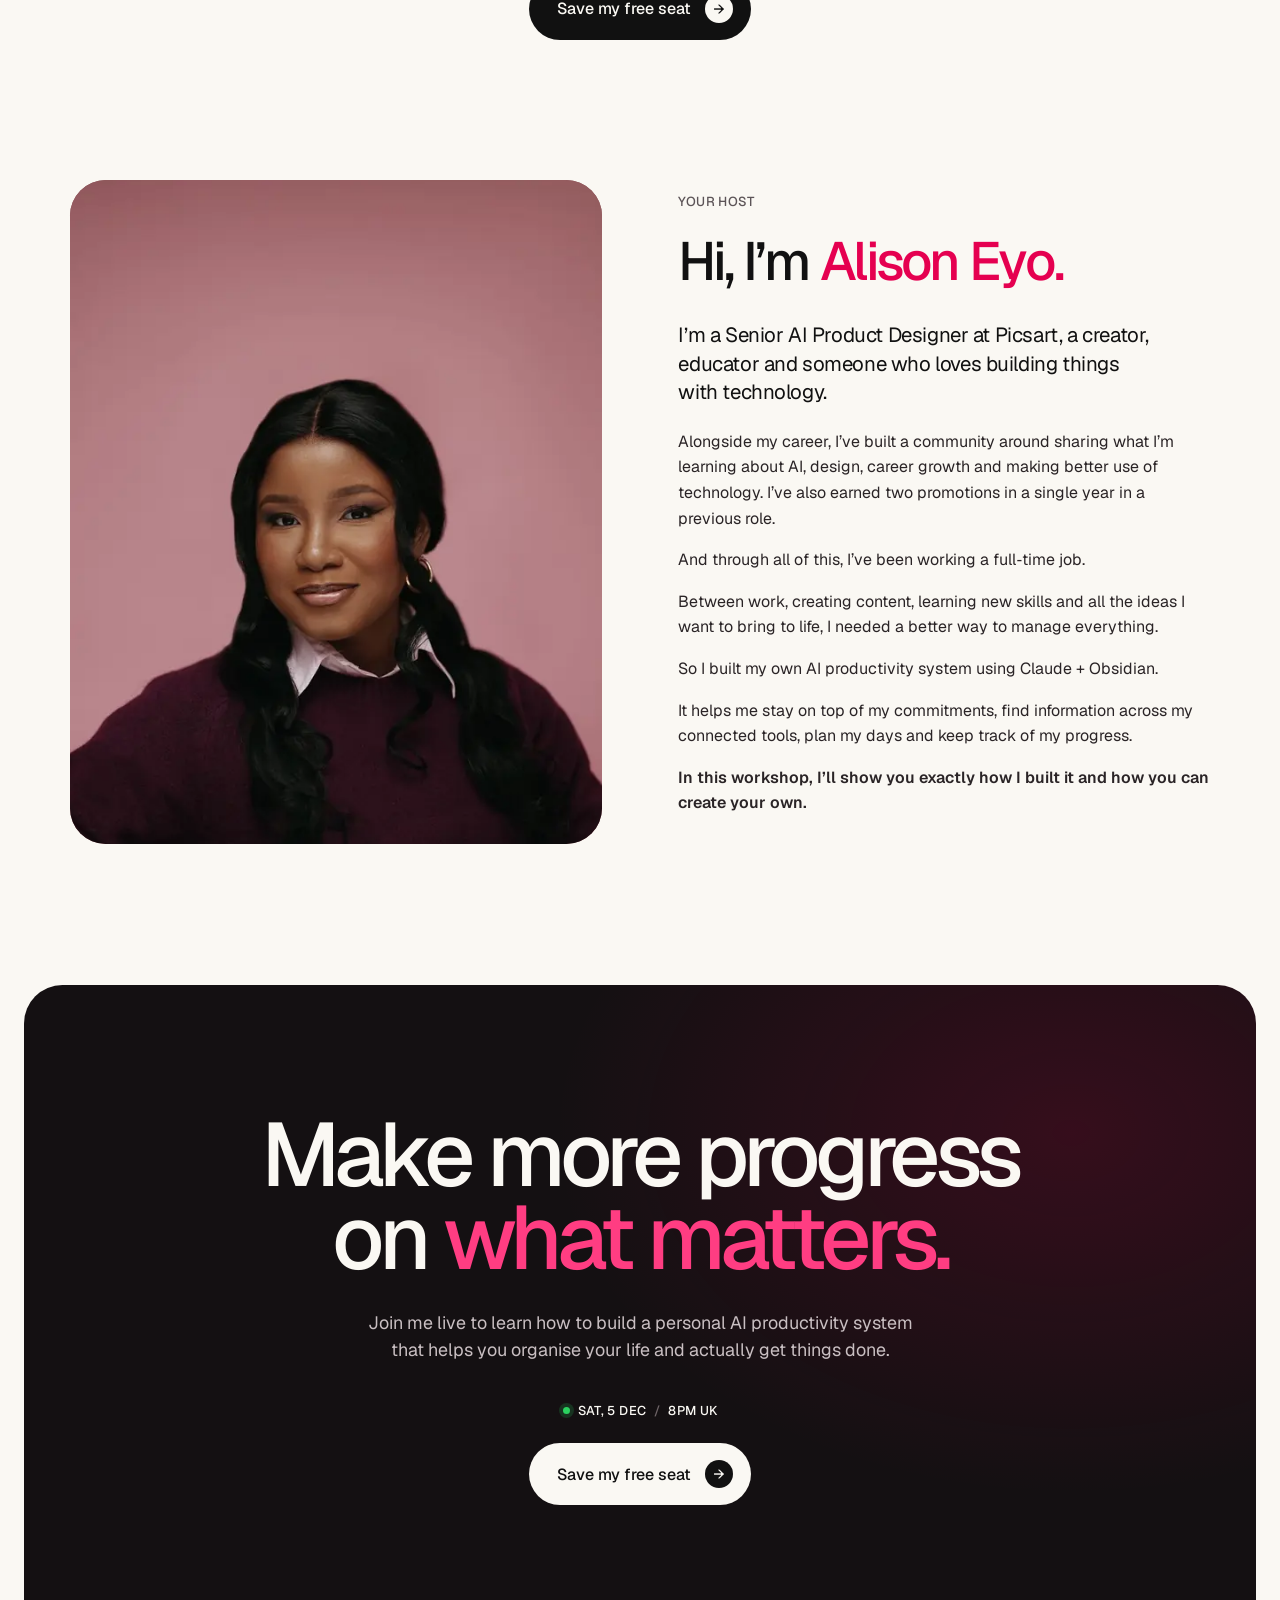
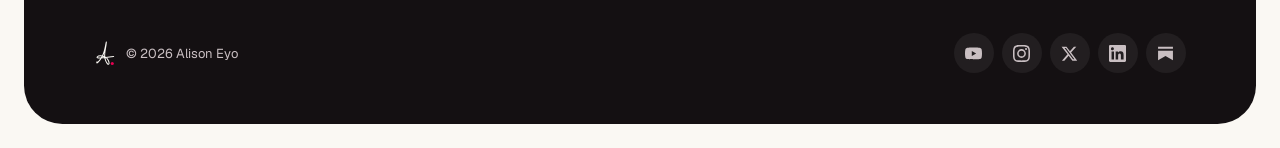
==== commit f3b75948: "/ai: remove the button from the host section Co-Authored-By: Claude Opus 5.5 <noreply@anthropic.com>" ====
--- a/ai/index.html
+++ b/ai/index.html
@@ -114,7 +114,6 @@
       <p>So I built my own AI productivity system using Claude + Obsidian.</p>
       <p>It helps me stay on top of my commitments, find information across my connected tools, plan my days and keep track of my progress.</p>
       <p class="host-close">In this workshop, I’ll show you exactly how I built it and how you can create your own.</p>
-      <button type="button" class="btn-dark" data-register="host">Save my free seat<span class="btn-dark-icon" aria-hidden="true"><span class="arrow-right">↓</span></span></button>
     </div>
   </section>
 
--- a/ai/styles.css
+++ b/ai/styles.css
@@ -355,8 +355,7 @@
   color: var(--ink) !important;
   margin-bottom: 22px !important;
 }
-.host-copy .host-close { font-weight: 600; color: var(--ink); }
-.host-copy .btn-dark { margin-top: 20px; }
+.host-copy .host-close { font-weight: 600; color: var(--ink); margin-bottom: 0; }
 
 /* ---------- Final register panel (same as /job) ---------- */
 .final { padding: 0 clamp(12px,2vw,24px) clamp(12px,2vw,24px); }
@@ -558,7 +557,6 @@
   .countdown small { letter-spacing: .04em; }
   .hero-side .btn-dark,
   .center .btn-dark,
-  .host-copy .btn-dark,
   .final-main .btn-dark { width: 100%; justify-content: space-between; }
   .learn .h2 { max-width: none; text-align: left; }
   .outcomes { grid-template-columns: minmax(0,1fr); margin-top: 36px; }
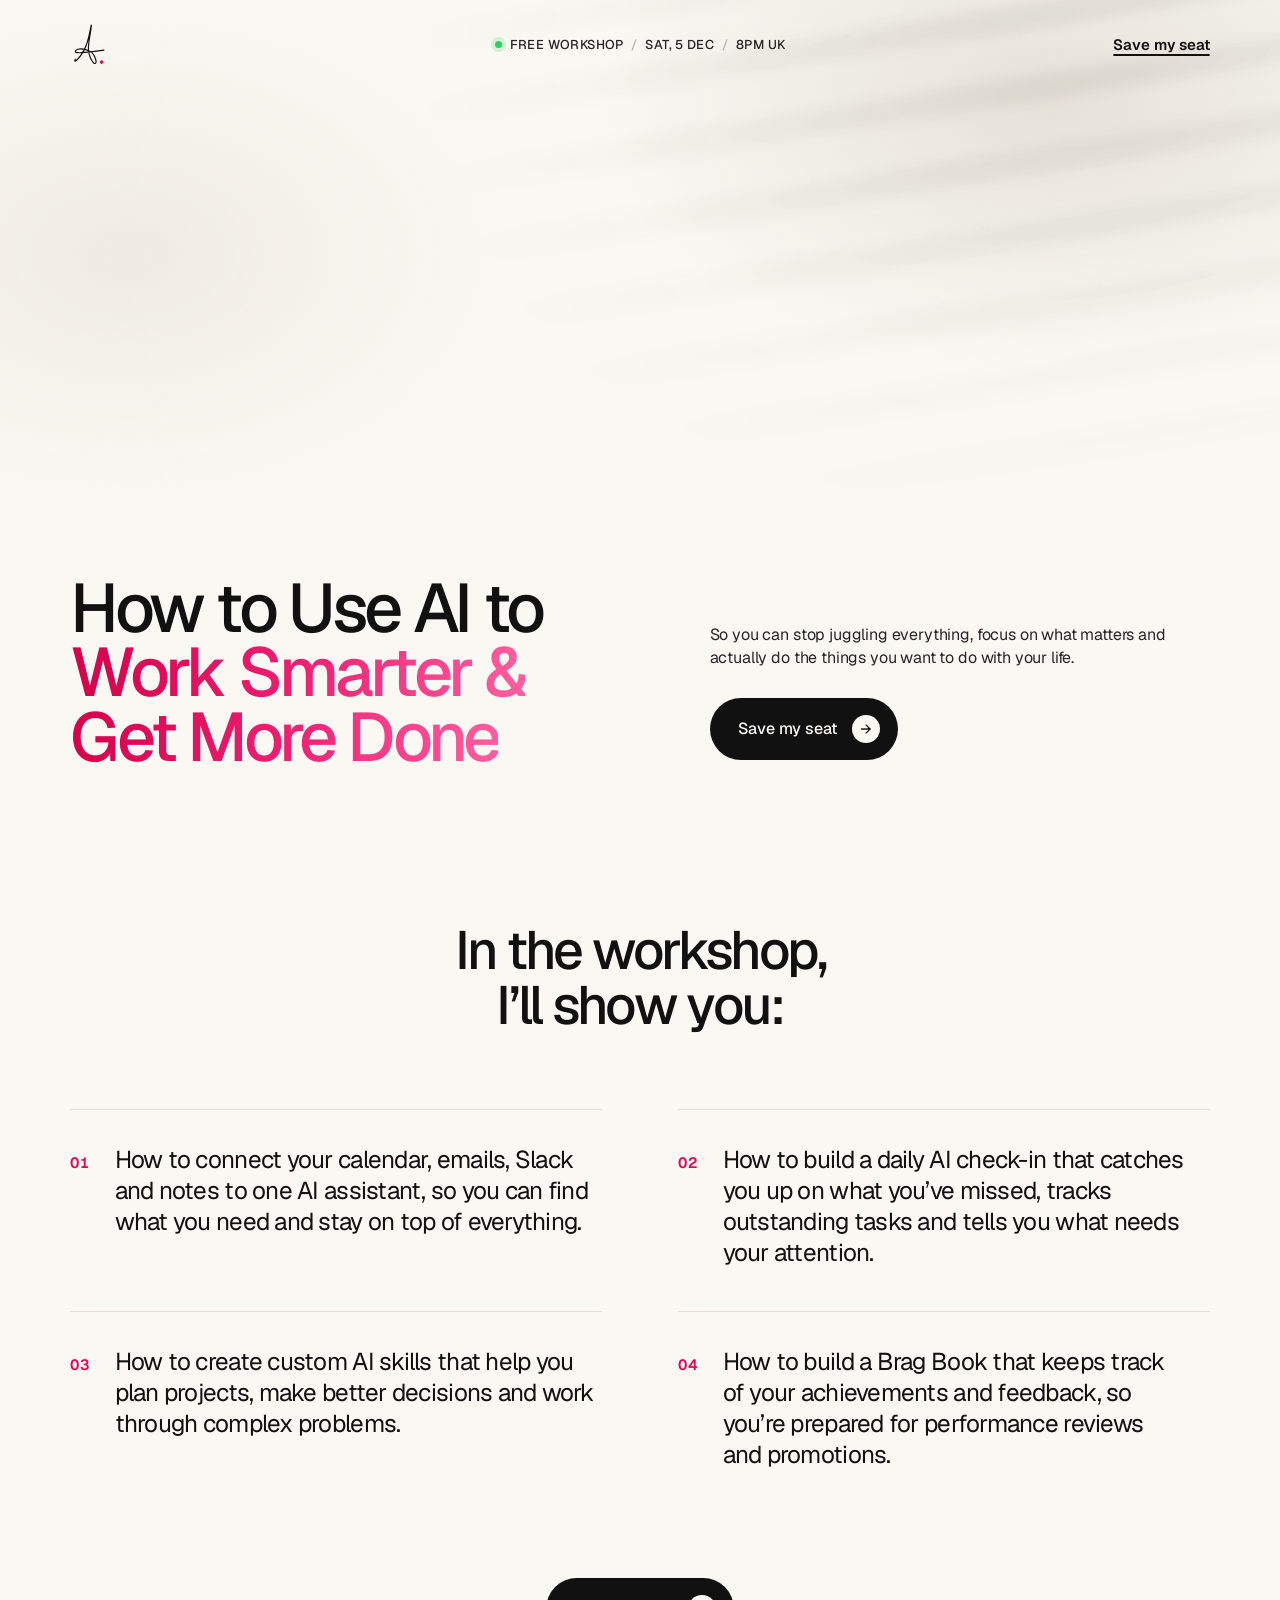
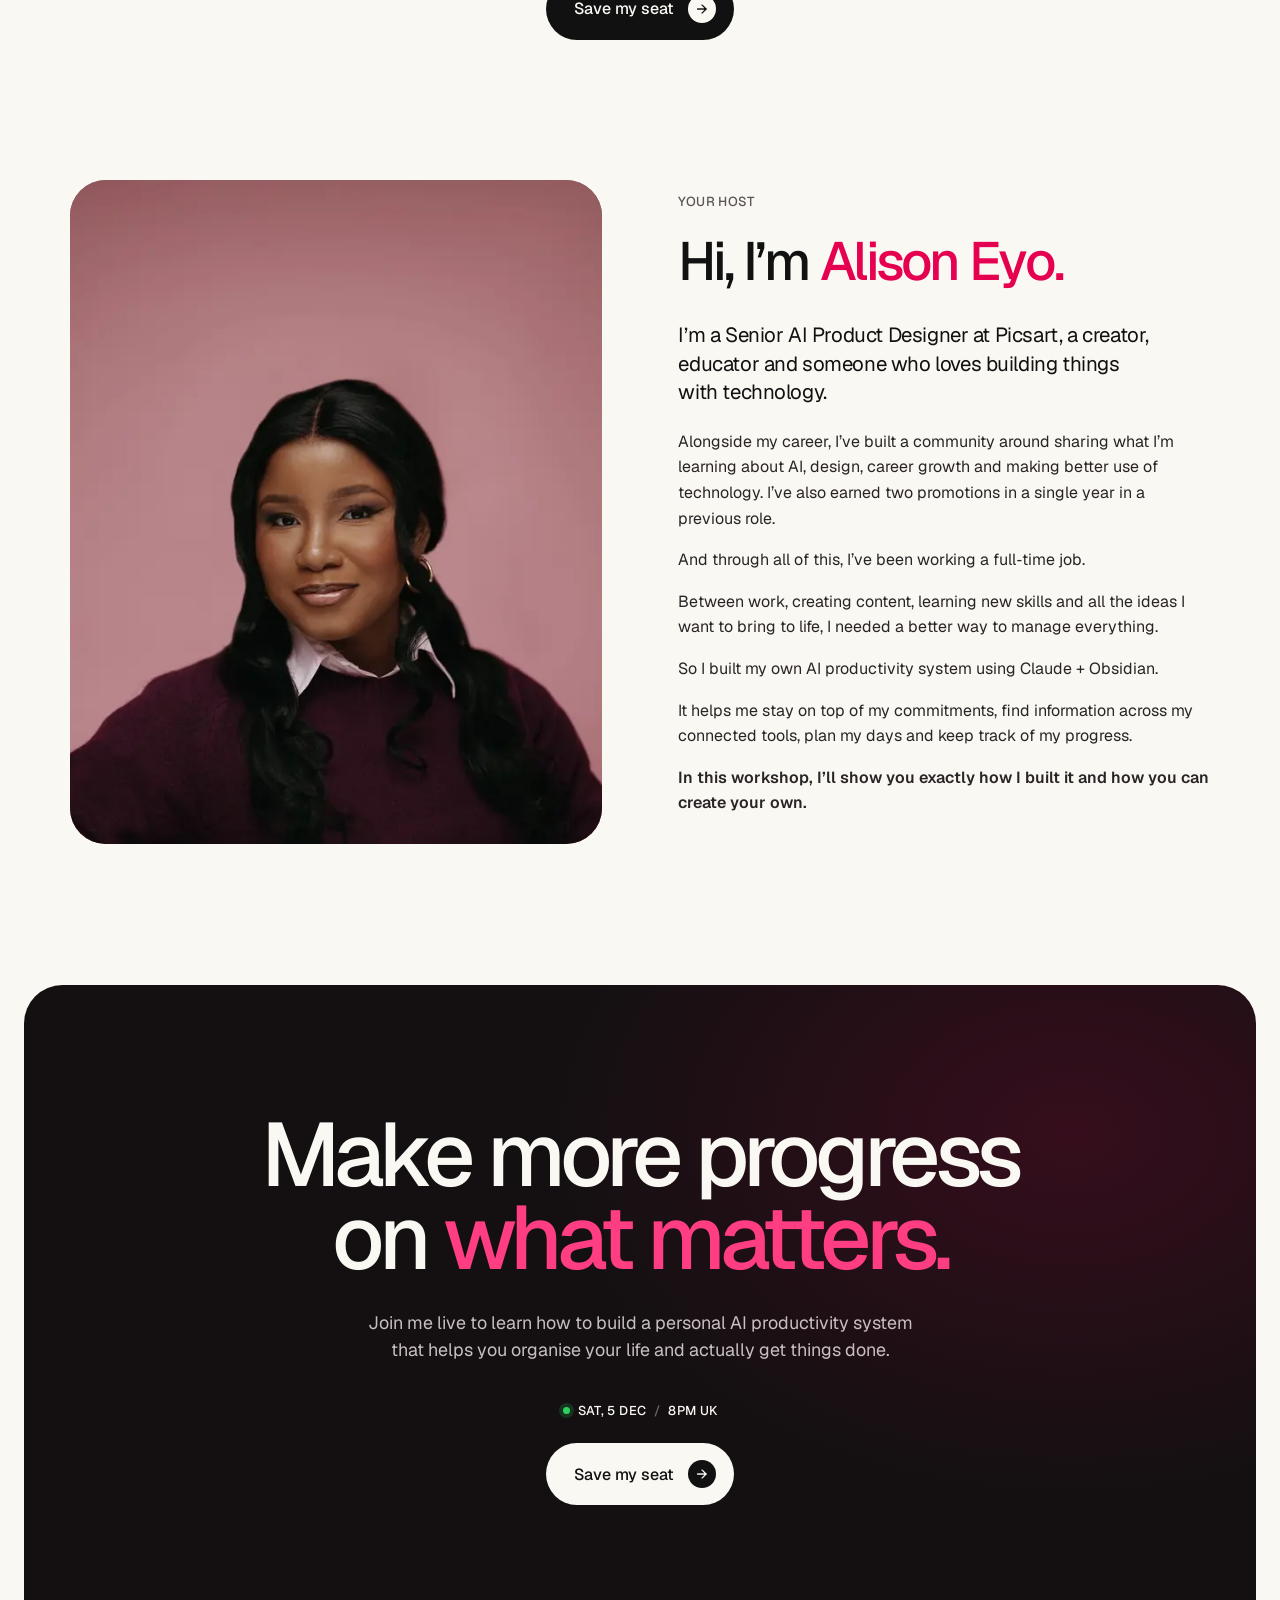
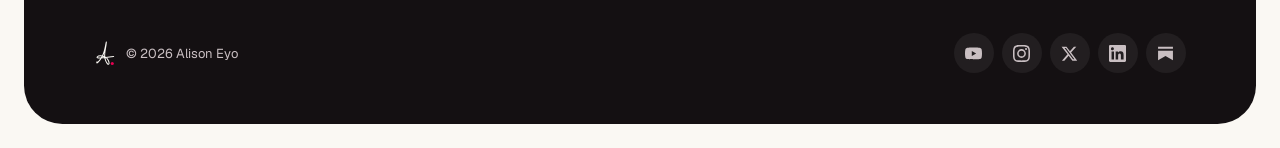
==== commit 2f8089a2: "/ai: buttons read Save my seat Co-Authored-By: Claude Opus 5.5 <noreply@anthropic.com> Claude-Sessio" ====
--- a/ai/index.html
+++ b/ai/index.html
@@ -47,7 +47,9 @@
 fbq('track', 'PageView');
 </script>
 <!-- End Meta Pixel Code -->
+<script src="/ai/thanks.js" defer></script>
 <script src="/ai/main.js" defer></script>
+<script async src="https://xxx-v3.serlzo.com/forms/embed.js"></script>
 </head>
 <body>
 <div class="page">
@@ -71,7 +73,7 @@
       <p class="hero-copy">So you can stop juggling everything, focus on what matters and actually do the things you want to do with your life.</p>
 
       <div class="hero-actions">
-        <button type="button" class="btn-dark" data-register="hero">Save my free seat<span class="btn-dark-icon" aria-hidden="true"><span class="arrow-right">↓</span></span></button>
+        <button type="button" class="btn-dark" data-register="hero">Save my seat<span class="btn-dark-icon" aria-hidden="true"><span class="arrow-right">↓</span></span></button>
         <div class="when">
           <div class="countdown" data-countdown hidden>
             <div><span data-cd="d">00</span><small>Days</small></div>
@@ -95,7 +97,7 @@
       <li data-reveal data-delay="240"><span class="num">04</span><p>How to build a Brag Book that keeps track of your achievements and feedback, so you’re prepared for performance reviews and promotions.</p></li>
     </ol>
     <div class="center" data-reveal>
-      <button type="button" class="btn-dark" data-register="learn">Save my free seat<span class="btn-dark-icon" aria-hidden="true"><span class="arrow-right">↓</span></span></button>
+      <button type="button" class="btn-dark" data-register="learn">Save my seat<span class="btn-dark-icon" aria-hidden="true"><span class="arrow-right">↓</span></span></button>
     </div>
   </section>
 
@@ -125,7 +127,7 @@
           <h2 id="final-title" class="final-title">Make more progress on <span class="pink-dark">what matters.</span></h2>
           <p class="final-copy">Join me live to learn how to build a personal AI productivity system that helps you organise your life and actually get things done.</p>
           <p class="live live-dark final-when"><span class="live-label"><span class="eyebrow-dot eyebrow-dot-green"></span>Sat, 5 Dec</span><span class="live-sep">/</span><span>8pm UK</span></p>
-          <button type="button" class="btn-dark btn-light" data-register="final">Save my free seat<span class="btn-dark-icon" aria-hidden="true"><span class="arrow-right">↓</span></span></button>
+          <button type="button" class="btn-dark btn-light" data-register="final">Save my seat<span class="btn-dark-icon" aria-hidden="true"><span class="arrow-right">↓</span></span></button>
         </div>
 
         <footer class="footer">
@@ -148,7 +150,7 @@
   <!-- Sticky CTA (mobile): shown between the hero button and the final section -->
   <div class="sticky-cta" aria-hidden="true">
     <div class="sticky-when" data-sticky-when hidden></div>
-    <button type="button" class="btn-dark" data-register="sticky" tabindex="-1">Save my free seat<span class="btn-dark-icon" aria-hidden="true"><span class="arrow-right">↓</span></span></button>
+    <button type="button" class="btn-dark" data-register="sticky" tabindex="-1">Save my seat<span class="btn-dark-icon" aria-hidden="true"><span class="arrow-right">↓</span></span></button>
   </div>
 
   <!-- REGISTRATION -->
@@ -156,50 +158,9 @@
     <button type="button" class="reg-close" data-close aria-label="Close">×</button>
 
     <div class="reg-form-view">
-      <h2 id="reg-title" class="reg-title">Save your free seat</h2>
-      <p class="reg-sub">The AI Productivity Workshop with Alison Eyo.</p>
-
-      <form class="reg-form" novalidate>
-        <div class="field-row">
-          <label class="field">
-            <span>First name</span>
-            <input type="text" name="firstName" autocomplete="given-name" required maxlength="60">
-            <small class="field-error" data-error-for="firstName" hidden>Please enter your first name.</small>
-          </label>
-          <label class="field">
-            <span>Last name</span>
-            <input type="text" name="lastName" autocomplete="family-name" required maxlength="60">
-            <small class="field-error" data-error-for="lastName" hidden>Please enter your last name.</small>
-          </label>
-        </div>
-        <label class="field">
-          <span>Email address</span>
-          <input type="email" name="email" autocomplete="email" inputmode="email" required maxlength="120">
-          <small class="field-error" data-error-for="email" hidden>Please enter a valid email address.</small>
-        </label>
-        <label class="field">
-          <span>Phone number</span>
-          <input type="tel" name="phone" autocomplete="tel" inputmode="tel" required maxlength="25" placeholder="+44 7700 900123">
-          <small class="field-error" data-error-for="phone" hidden>Please enter your phone number, with your country code.</small>
-        </label>
-
-        <p class="consent-note">By registering, you agree to receive emails about this workshop, such as your joining link and reminders.</p>
-        <label class="optin">
-          <input type="checkbox" name="marketing" value="yes">
-          <span>Also send me occasional emails about new workshops and resources. <em>Optional.</em></span>
-        </label>
-
-        <p class="form-error" role="alert" hidden></p>
-        <button type="submit" class="btn-dark btn-block"><span class="btn-label">Save my free seat</span><span class="spinner" aria-hidden="true"></span></button>
-      </form>
-    </div>
-
-    <div class="reg-done" hidden tabindex="-1">
-      <div class="done-check" aria-hidden="true">✓</div>
-      <h2 class="reg-title" data-done-title>You’re in!</h2>
-      <p class="reg-sub" data-done-sub>Your seat is saved. Check your inbox for the workshop details.</p>
-      <button type="button" class="btn-dark btn-block" data-close>Done</button>
-    </div>
+      <h2 id="reg-title" class="visually-hidden">Save your free seat</h2>
+      <!-- Serlzo form "Save your free seat" (list: AI for productivity). After submitting, Serlzo sends people to /ai/?registered=1. -->
+      <div class="reg-embed" data-serlzo-form="44752deae6d3391e6e" data-serlzo-title="Save your free seat" data-serlzo-min-height="420px"></div>    </div>
   </dialog>
 </div>
 </body>
--- a/ai/styles.css
+++ b/ai/styles.css
@@ -7,6 +7,13 @@
   font-weight: 300 700;
   font-display: swap;
   src: url('/job/fonts/geist-latin.woff2') format('woff2');
+}
+@font-face {
+  font-family: 'Caveat';
+  font-style: normal;
+  font-weight: 700;
+  font-display: swap;
+  src: url('/job/fonts/caveat-latin-700.woff2') format('woff2');
 }
 /* Metric-matched local fallback so text doesn't jump when Geist arrives */
 @font-face {
@@ -430,30 +437,31 @@
 .footer-legal { flex: 1 1 100%; margin: 8px 0 0; font-size: 12px; line-height: 1.5; color: #8C8285; max-width: 720px; }
 
 /* ---------- Registration modal ---------- */
+/* Only the Serlzo form shows: no panel around it */
 .reg {
-  width: min(calc(100% - 24px), 480px);
+  width: min(calc(100% - 24px), 460px);
   max-height: calc(100dvh - 24px);
   box-sizing: border-box;
-  padding: clamp(28px,4vw,40px);
+  padding: 0;
   border: 0;
-  border-radius: 28px;
-  background: var(--bg);
+  background: transparent;
   color: var(--ink);
   font-family: 'Geist', 'Geist Fallback', system-ui, sans-serif;
-  box-shadow: 0 40px 100px -30px rgba(20,16,18,.5);
+  overflow: visible;
 }
 .reg::backdrop { background: rgba(20,16,18,.55); backdrop-filter: blur(4px); }
 .reg[open] { animation: regIn .35s var(--ease); }
 @keyframes regIn { from { opacity: 0; transform: translateY(16px) scale(.98); } }
 .reg-close {
   position: absolute;
+  z-index: 1;
   top: 14px;
   right: 14px;
-  width: 40px;
-  height: 40px;
+  width: 36px;
+  height: 36px;
   border: 0;
   border-radius: 50%;
-  background: #EFEBE4;
+  background: #F1EEEA;
   color: var(--ink);
   font-size: 22px;
   line-height: 1;
@@ -469,52 +477,21 @@
   letter-spacing: -.05em;
 }
 .reg-sub { margin: 10px 0 26px; font-size: 15px; line-height: 1.5; color: var(--muted); }
-.reg-form { display: flex; flex-direction: column; gap: 16px; }
-.field { display: flex; flex-direction: column; gap: 7px; min-width: 0; }
-.field-row { display: grid; grid-template-columns: 1fr 1fr; gap: 12px; }
-.field input::placeholder { color: #B3AAAD; }
-.field > span { font-size: 14px; font-weight: 500; }
-.field input {
-  font: inherit;
-  font-size: 16px; /* 16px stops iOS zooming in */
-  padding: 14px 16px;
-  border: 1px solid #D9D1CB;
-  border-radius: 14px;
-  background: #fff;
-  color: var(--ink);
-  outline: none;
-  transition: border-color .2s, box-shadow .2s;
-}
-.field input:focus { border-color: var(--ink); box-shadow: 0 0 0 3px rgba(17,17,17,.08); }
-.field input[aria-invalid="true"] { border-color: var(--pink); }
-.field-error { font-size: 13px; color: var(--pink); }
-.consent-note { margin: 2px 0 0; font-size: 13px; line-height: 1.5; color: var(--muted); }
-.optin { display: flex; gap: 10px; align-items: flex-start; font-size: 14px; line-height: 1.45; cursor: pointer; }
-.optin input { flex: none; width: 18px; height: 18px; margin: 1px 0 0; accent-color: var(--ink); }
-.optin em { font-style: normal; color: var(--muted); }
-.form-error {
-  margin: 0;
-  padding: 12px 14px;
-  border-radius: 12px;
-  background: #FCE8EF;
-  color: #A3003A;
-  font-size: 14px;
-  line-height: 1.45;
+.reg-embed { min-height: 420px; }
+.reg-embed iframe { display: block; width: 100%; border: 0; border-radius: 16px; box-shadow: 0 40px 100px -30px rgba(20,16,18,.5); }
+.visually-hidden {
+  position: absolute;
+  width: 1px;
+  height: 1px;
+  margin: -1px;
+  padding: 0;
+  overflow: hidden;
+  clip: rect(0 0 0 0);
+  white-space: nowrap;
+  border: 0;
 }
 .btn-block { width: 100%; justify-content: center; margin-top: 4px; }
 .btn-block:hover { transform: none; }
-.spinner {
-  display: none;
-  width: 18px;
-  height: 18px;
-  border: 2px solid rgba(250,248,243,.35);
-  border-top-color: var(--bg);
-  border-radius: 50%;
-  animation: spin .8s linear infinite;
-}
-@keyframes spin { to { transform: rotate(360deg); } }
-.is-loading .spinner { display: inline-block; }
-.is-loading .btn-label { opacity: .7; }
 .reg-done { text-align: center; padding-top: 12px; outline: none; }
 .done-check {
   width: 64px;
@@ -610,3 +587,155 @@
   -webkit-box-decoration-break: clone;
   box-decoration-break: clone;
 }
+
+/* ---------- "You're in" card (replaces the closing section's button after signing up, as on /job) ---------- */
+
+.ty {
+  width: 100%;
+  display: flex;
+  flex-direction: column;
+  align-items: center;
+  text-align: center;
+  color: #FAF8F3;
+}
+.ty-title {
+  margin: 0;
+  font-weight: 500;
+  font-size: clamp(36px, 4.6vw, 64px);
+  line-height: 1;
+  letter-spacing: -.055em;
+  color: #FAF8F3;
+}
+.ty-title span { color: #FF3D82; }
+.ty-sub {
+  margin: 18px 0 0;
+  max-width: 34ch;
+  font-size: clamp(16px, 1.3vw, 18px);
+  line-height: 1.5;
+  letter-spacing: -.01em;
+  color: #C9BFC2;
+}
+.ty-email { color: #FAF8F3; overflow-wrap: anywhere; }
+
+.ty-actions {
+  position: relative;
+  width: 100%;
+  max-width: 600px;
+  margin-top: clamp(36px, 4.4vw, 56px);
+  display: flex;
+  justify-content: center;
+  gap: 12px;
+}
+.ty-cal, .ty-share { flex: 1 1 auto; }
+
+.ty-pill {
+  display: flex;
+  align-items: center;
+  justify-content: space-between;
+  gap: 24px;
+  width: 100%;
+  box-sizing: border-box;
+  padding: 12px 12px 12px 26px;
+  border: 0;
+  border-radius: 999px;
+  font: inherit;
+  font-size: 17px;
+  font-weight: 500;
+  white-space: nowrap;
+  cursor: pointer;
+  transition: background .25s, color .25s, transform .25s, border-color .25s;
+}
+.ty-pill:hover { transform: translateY(-2px); }
+.ty-pill:focus-visible { outline: 2px solid #FAF8F3; outline-offset: 3px; }
+.ty-pill-icon {
+  display: inline-flex;
+  flex: none;
+  width: 40px;
+  height: 40px;
+  border-radius: 50%;
+  align-items: center;
+  justify-content: center;
+  transition: background .25s, color .25s;
+}
+.ty-pill-icon svg { width: 20px; height: 20px; }
+
+/* Add to calendar */
+.ty-cal-toggle { background: #E50050; color: #fff; }
+.ty-cal-toggle .ty-pill-icon { background: #fff; color: #111; }
+.ty-cal-toggle:hover { background: #FAF8F3; color: #111; }
+.ty-cal-options {
+  display: flex;
+  min-height: 64px;
+  border-radius: 999px;
+  overflow: hidden;
+  background: #E50050;
+  animation: ty-split .35s cubic-bezier(.2,.8,.2,1) both;
+}
+.ty-cal-options[hidden] { display: none; }
+@keyframes ty-split { from { opacity: .4; transform: scaleX(.96); } }
+.ty-cal-options a {
+  flex: 1 1 50%;
+  display: flex;
+  align-items: center;
+  justify-content: center;
+  padding: 0 18px;
+  color: #fff;
+  font-size: 17px;
+  font-weight: 500;
+  white-space: nowrap;
+  text-decoration: none;
+  transition: background .25s, color .25s;
+}
+.ty-cal-options a + a { border-left: 1px solid rgba(255,255,255,.35); }
+.ty-cal-options a:hover, .ty-cal-options a:focus-visible { background: #FAF8F3; color: #111; outline: none; }
+
+/* Share */
+.ty-share { width: auto; background: transparent; color: #FAF8F3; border: 1px solid rgba(250,248,243,.3); }
+.ty-share .ty-pill-icon { background: #FAF8F3; color: #111; }
+.ty-share:hover { background: #FAF8F3; color: #111; border-color: #FAF8F3; }
+.ty-share:hover .ty-pill-icon { background: #111; color: #FAF8F3; }
+
+/* Handwritten note + arrow */
+.ty-note { position: relative; pointer-events: none; }
+.ty-note p { margin: 0; font-family: 'Caveat', cursive; font-weight: 700; line-height: .95; color: #FF3D82; }
+.ty-arrow { display: block; overflow: visible; }
+.ty-arrow--wide { display: none; }
+
+@media (min-width: 1200px) {
+  .ty-note {
+    position: absolute;
+    left: calc(100% + 18px);
+    top: -58px;
+    width: 220px;
+    transform: rotate(-5deg);
+    text-align: left;
+  }
+  .ty-note p { font-size: 32px; }
+  .ty-arrow--wide { display: block; position: absolute; left: 8px; top: 66px; width: 84px; }
+  .ty-arrow--narrow { display: none; }
+}
+@media (max-width: 1199.98px) {
+  .ty-actions { flex-wrap: wrap; }
+  .ty-note {
+    flex: 1 1 100%;
+    display: flex;
+    flex-direction: column;
+    align-items: center;
+    margin-top: 6px;
+    transform: rotate(-3deg);
+  }
+  .ty-note p { font-size: 28px; }
+  .ty-arrow--narrow { width: 44px; margin: 0 0 4px 64px; }
+}
+@media (max-width: 639.98px) {
+  .ty-actions { flex-direction: column; flex-wrap: nowrap; }
+  .ty-cal, .ty-actions > .ty-share { flex: none; width: 100%; }
+}
+
+.ty .final-when { margin: 22px 0 0; }
+.ty { animation: ty-in .6s var(--ease) both; }
+@keyframes ty-in { from { opacity: 0; transform: translateY(16px); } }
+.ty-draw { stroke-dasharray: 1; stroke-dashoffset: 1; animation: ty-draw .9s .5s cubic-bezier(.6,.05,.3,1) forwards; }
+.ty-draw-head { animation-delay: 1.3s; animation-duration: .35s; }
+@keyframes ty-draw { to { stroke-dashoffset: 0; } }
+@media (prefers-reduced-motion: reduce) { .ty-draw { stroke-dashoffset: 0; } }
